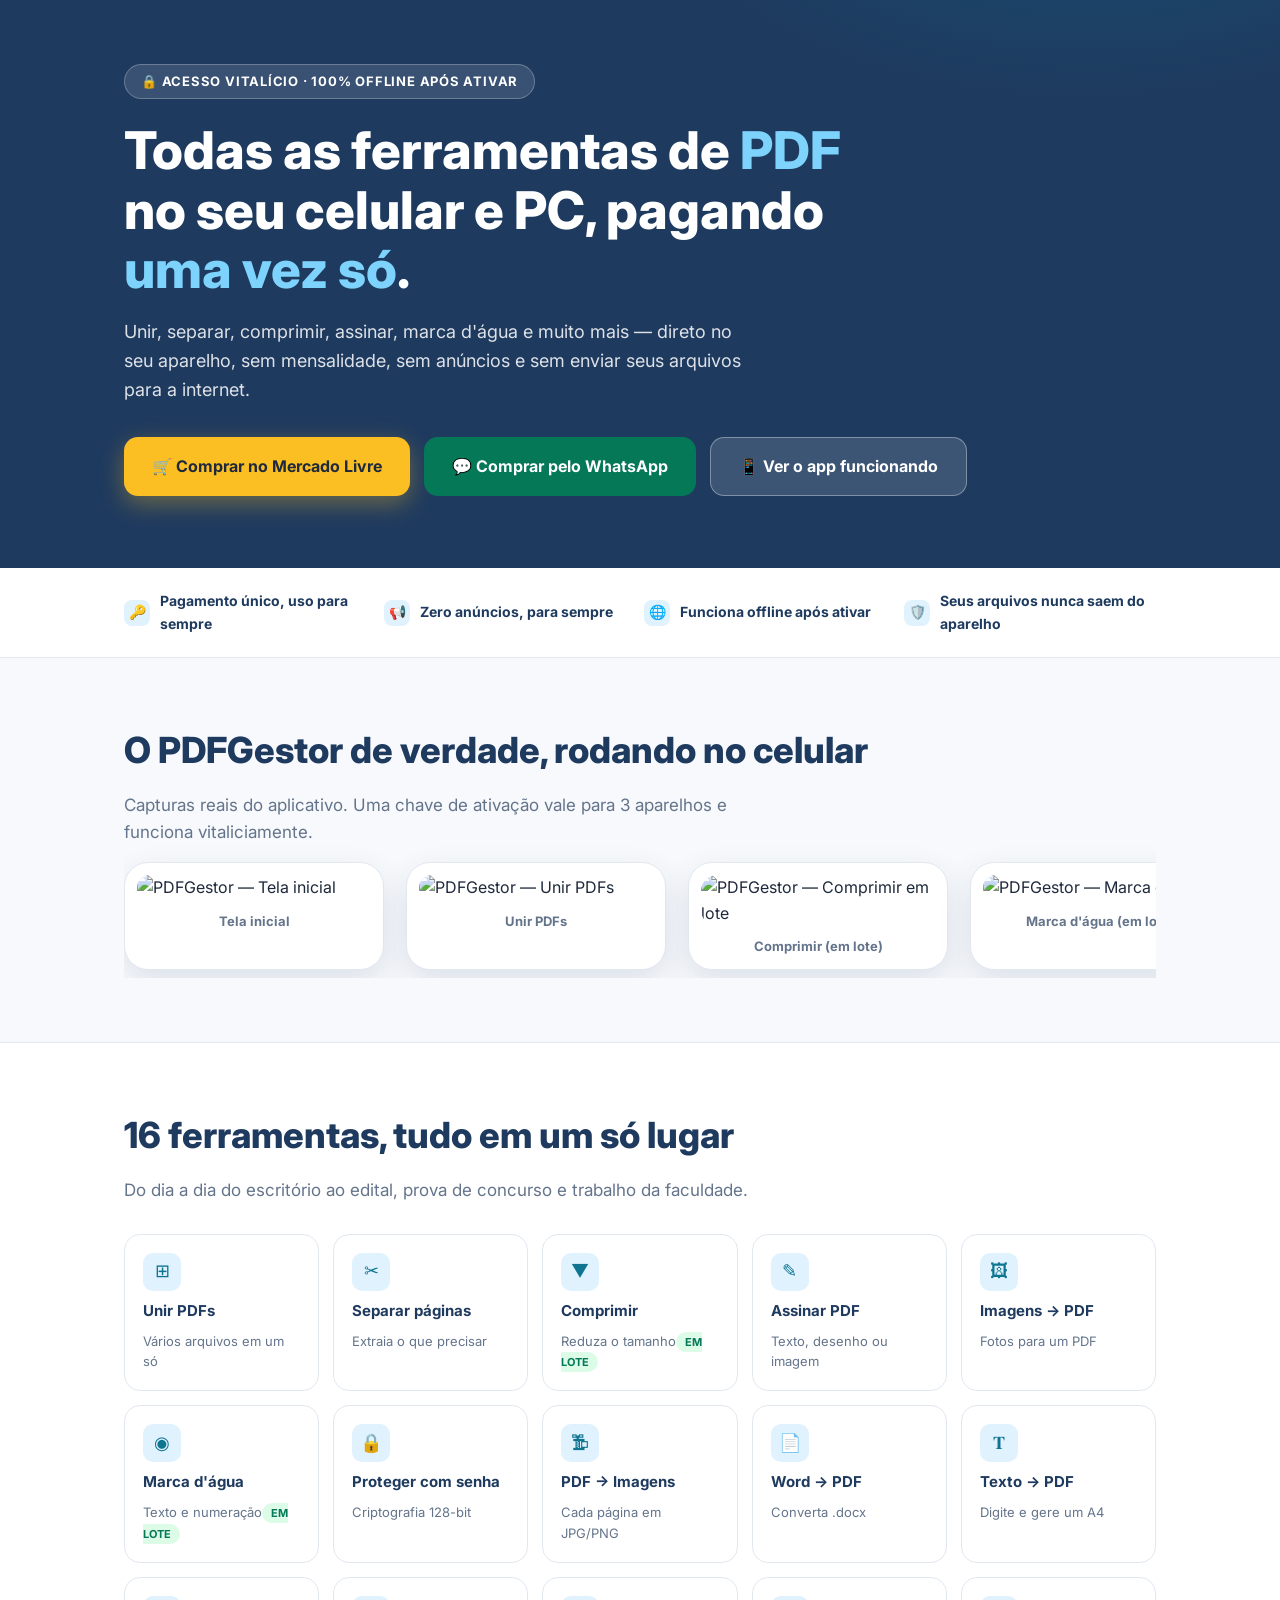
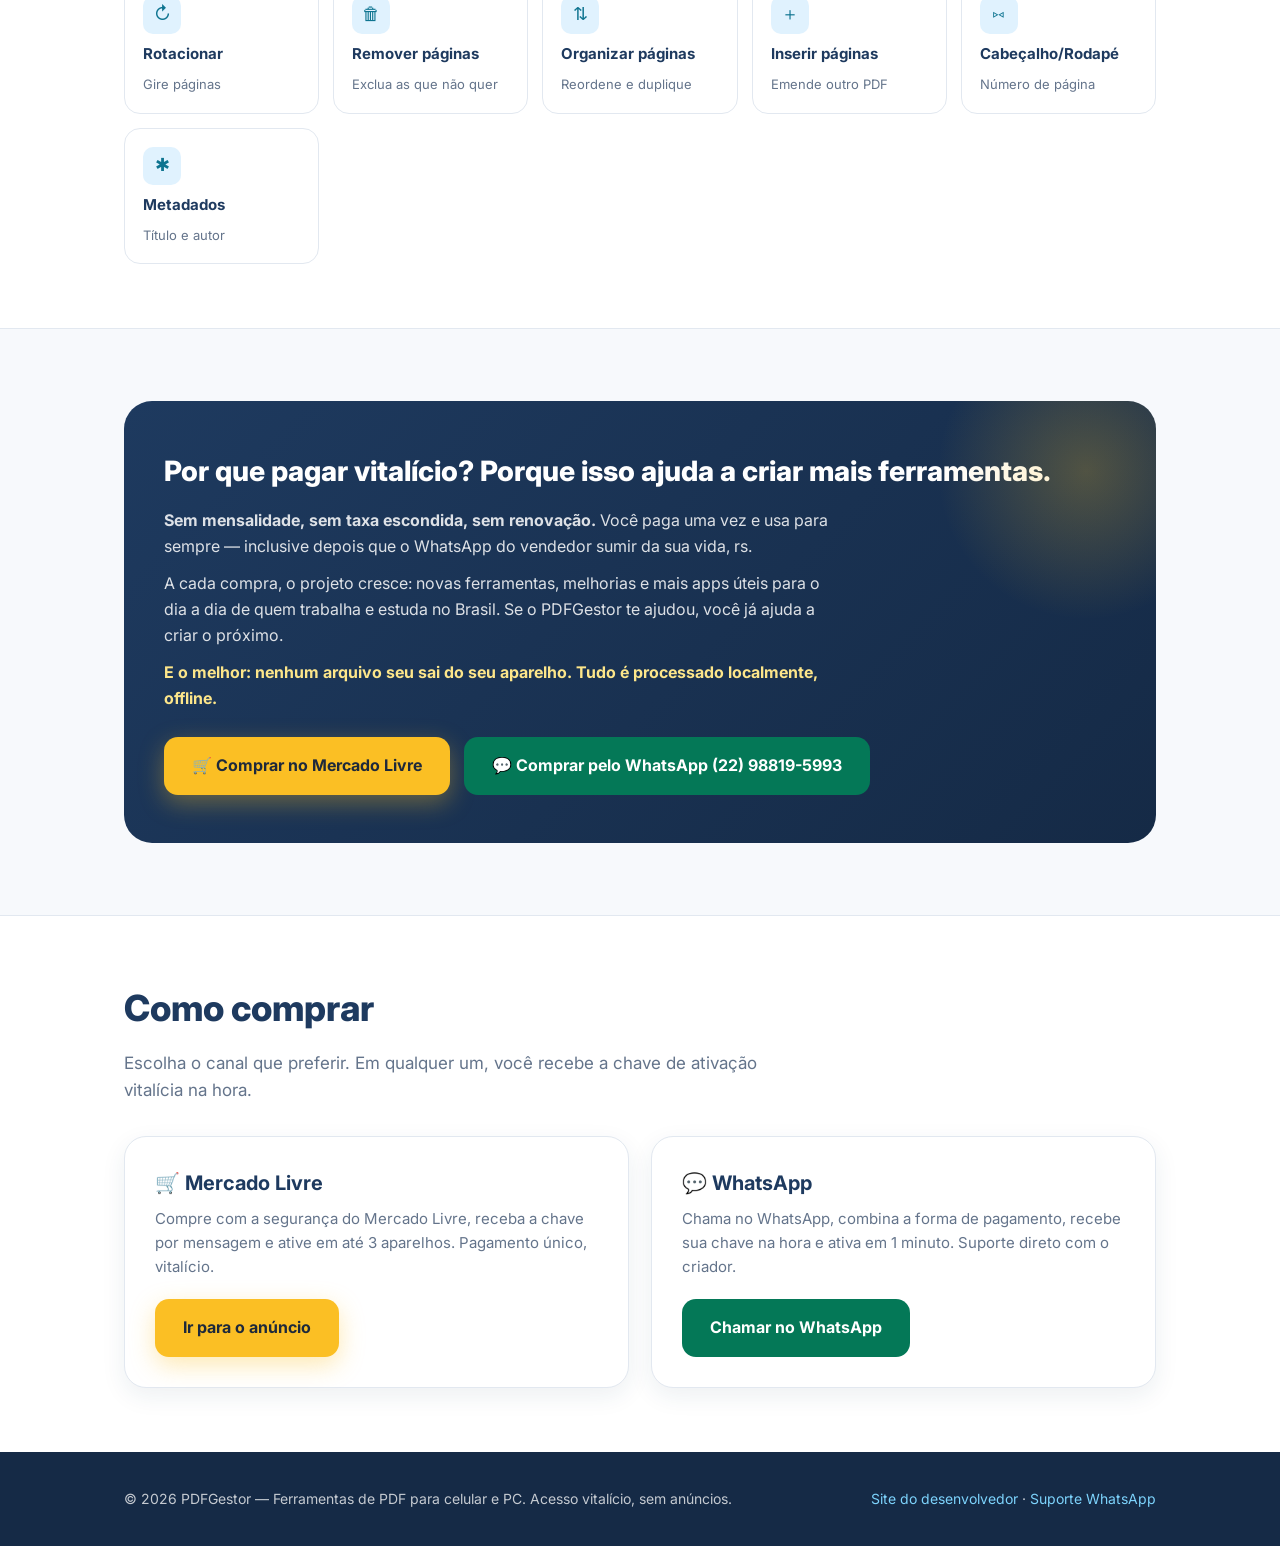
==== index.html @ f248d72e "Add files via upload" ====
<!DOCTYPE html>
<html lang="pt-BR">
<head>
  <meta charset="UTF-8" />
  <meta name="viewport" content="width=device-width, initial-scale=1.0" />
  <title>PDFGestor — Ferramentas de PDF Vitalício | Celular e PC</title>
  <meta name="description" content="PDFGestor: unir, separar, comprimir, assinar, marca d'água e 12+ ferramentas de PDF. Acesso vitalício, sem mensalidade, sem anúncios, funciona offline. Compre no Mercado Livre ou pelo WhatsApp." />
  <link rel="icon" href="images/pdfgestor-icon.png" />
  <link rel="preconnect" href="https://fonts.googleapis.com" />
  <link rel="preconnect" href="https://fonts.gstatic.com" crossorigin />
  <link href="https://fonts.googleapis.com/css2?family=Inter:wght@400;600;700;800&display=swap" rel="stylesheet" />
  <style>
    :root {
      --primary: #1e3a5f;
      --primary-dark: #152a46;
      --accent: #0e7490;
      --gold: #d97706;
      --bg: #f7f9fc;
      --card: #ffffff;
      --text: #1e293b;
      --muted: #64748b;
      --success: #047857;
    }
    * { margin: 0; padding: 0; box-sizing: border-box; }
    body {
      font-family: "Inter", -apple-system, Segoe UI, sans-serif;
      background: var(--bg);
      color: var(--text);
      line-height: 1.6;
    }
    .container { max-width: 1080px; margin: 0 auto; padding: 0 24px; }

    /* Header */
    header {
      background: var(--primary);
      color: #fff;
      padding: 64px 0 72px;
      position: relative;
      overflow: hidden;
    }
    header::after {
      content: "";
      position: absolute;
      inset: 0;
      background: radial-gradient(600px 300px at 85% -20%, rgba(14,116,144,.35), transparent 70%);
    }
    .badge {
      display: inline-flex;
      align-items: center;
      gap: 8px;
      background: rgba(255,255,255,.12);
      border: 1px solid rgba(255,255,255,.25);
      color: #fff;
      font-size: 13px;
      font-weight: 700;
      letter-spacing: .06em;
      padding: 6px 16px;
      border-radius: 999px;
      margin-bottom: 22px;
    }
    h1 {
      font-size: clamp(34px, 5vw, 52px);
      font-weight: 800;
      line-height: 1.15;
      max-width: 720px;
    }
    h1 .hl { color: #7dd3fc; }
    header p.lead {
      margin-top: 18px;
      font-size: 18px;
      color: rgba(255,255,255,.85);
      max-width: 620px;
    }
    .cta-row { display: flex; flex-wrap: wrap; gap: 14px; margin-top: 32px; }
    .btn {
      display: inline-flex;
      align-items: center;
      gap: 10px;
      padding: 16px 28px;
      border-radius: 14px;
      font-weight: 700;
      font-size: 16px;
      text-decoration: none;
      transition: transform .15s cubic-bezier(.23,1,.32,1), box-shadow .15s;
      border: none;
      cursor: pointer;
    }
    .btn:active { transform: scale(.97); }
    .btn-primary {
      background: #fbbf24;
      color: #1e293b;
      box-shadow: 0 8px 24px rgba(251,191,36,.35);
    }
    .btn-secondary {
      background: rgba(255,255,255,.14);
      color: #fff;
      border: 1px solid rgba(255,255,255,.35);
    }
    .btn-whats {
      background: var(--success);
      color: #fff;
    }

    /* Promise strip */
    .strip {
      background: var(--card);
      border-bottom: 1px solid #e2e8f0;
      padding: 22px 0;
    }
    .strip .grid {
      display: grid;
      grid-template-columns: repeat(auto-fit, minmax(220px, 1fr));
      gap: 8px;
      align-items: center;
    }
    .strip .item {
      display: flex;
      align-items: center;
      gap: 10px;
      font-size: 14px;
      font-weight: 700;
      color: var(--primary);
    }
    .strip .dot {
      width: 26px; height: 26px;
      border-radius: 8px;
      background: #e0f2fe;
      color: var(--accent);
      display: grid; place-items: center;
      font-size: 14px;
      flex-shrink: 0;
    }

    /* Section */
    section { padding: 64px 0; }
    h2 {
      font-size: clamp(26px, 3.4vw, 36px);
      font-weight: 800;
      color: var(--primary);
      margin-bottom: 12px;
    }
    .sub { color: var(--muted); font-size: 17px; max-width: 640px; }

    /* Phone mockups */
    .prints {
      display: flex;
      gap: 22px;
      overflow-x: auto;
      padding: 16px 4px 8px;
      scroll-snap-type: x mandatory;
    }
    .phone {
      flex: 0 0 auto;
      width: 260px;
      background: var(--card);
      border: 1px solid #e2e8f0;
      border-radius: 24px;
      padding: 12px;
      box-shadow: 0 12px 32px rgba(30,58,95,.12);
      scroll-snap-align: start;
    }
    .phone img {
      width: 100%;
      border-radius: 16px;
      display: block;
    }
    .phone .cap {
      text-align: center;
      font-size: 13px;
      font-weight: 700;
      color: var(--muted);
      margin-top: 10px;
    }

    /* Tools grid */
    .tools {
      display: grid;
      grid-template-columns: repeat(auto-fill, minmax(170px, 1fr));
      gap: 14px;
      margin-top: 30px;
    }
    .tool {
      background: var(--card);
      border: 1px solid #e2e8f0;
      border-radius: 16px;
      padding: 18px;
      display: flex;
      flex-direction: column;
      gap: 8px;
    }
    .tool .ico {
      width: 38px; height: 38px;
      border-radius: 10px;
      background: #e0f2fe;
      color: var(--accent);
      display: grid; place-items: center;
      font-size: 18px;
    }
    .tool strong { font-size: 15px; color: var(--primary); }
    .tool span { font-size: 13px; color: var(--muted); }
    .tool .lote {
      margin-top: auto;
      align-self: flex-start;
      background: #dcfce7;
      color: var(--success);
      font-size: 11px;
      font-weight: 700;
      padding: 3px 9px;
      border-radius: 999px;
    }

    /* Appeal */
    .appeal {
      background: linear-gradient(135deg, var(--primary) 0%, var(--primary-dark) 100%);
      color: #fff;
      border-radius: 28px;
      padding: 48px 40px;
      margin: 8px 0;
      position: relative;
      overflow: hidden;
    }
    .appeal::before {
      content: "";
      position: absolute;
      top: -80px; right: -80px;
      width: 300px; height: 300px;
      background: radial-gradient(circle, rgba(251,191,36,.25), transparent 70%);
    }
    .appeal h3 { font-size: 28px; font-weight: 800; margin-bottom: 14px; }
    .appeal p { color: rgba(255,255,255,.85); max-width: 680px; margin-bottom: 12px; }
    .appeal .cta-row { margin-top: 26px; }

    /* Price cards */
    .buy {
      display: grid;
      grid-template-columns: repeat(auto-fit, minmax(280px, 1fr));
      gap: 22px;
      margin-top: 32px;
    }
    .card {
      background: var(--card);
      border: 1px solid #e2e8f0;
      border-radius: 22px;
      padding: 30px;
      box-shadow: 0 8px 24px rgba(30,58,95,.08);
    }
    .card h4 { color: var(--primary); font-size: 20px; margin-bottom: 8px; }
    .card p { color: var(--muted); font-size: 15px; margin-bottom: 20px; }

    footer {
      background: var(--primary-dark);
      color: rgba(255,255,255,.75);
      padding: 36px 0;
      font-size: 14px;
    }
    footer a { color: #7dd3fc; text-decoration: none; }
    .foot {
      display: flex; flex-wrap: wrap; gap: 22px; justify-content: space-between; align-items: center;
    }
  </style>
</head>
<body>

<header>
  <div class="container">
    <div class="badge">🔒 ACESSO VITALÍCIO · 100% OFFLINE APÓS ATIVAR</div>
    <h1>Todas as ferramentas de <span class="hl">PDF</span> no seu celular e PC, pagando <span class="hl">uma vez só</span>.</h1>
    <p class="lead">Unir, separar, comprimir, assinar, marca d'água e muito mais — direto no seu aparelho, sem mensalidade, sem anúncios e sem enviar seus arquivos para a internet.</p>
    <div class="cta-row">
      <a class="btn btn-primary" href="https://www.mercadolivre.com.br/pdfgestor/up/MLBU4769979072?pdp_filters=item_id:MLB5074609859" target="_blank" rel="noopener">
        🛒 Comprar no Mercado Livre
      </a>
      <a class="btn btn-whats" href="https://wa.me/5522988195993?text=Ol%C3%A1!%20Quero%20comprar%20o%20PDFGestor" target="_blank" rel="noopener">
        💬 Comprar pelo WhatsApp
      </a>
      <a class="btn btn-secondary" href="#prints">📱 Ver o app funcionando</a>
    </div>
  </div>
</header>

<div class="strip">
  <div class="container">
    <div class="grid">
      <div class="item"><div class="dot">🔑</div> Pagamento único, uso para sempre</div>
      <div class="item"><div class="dot">📢</div> Zero anúncios, para sempre</div>
      <div class="item"><div class="dot">🌐</div> Funciona offline após ativar</div>
      <div class="item"><div class="dot">🛡️</div> Seus arquivos nunca saem do aparelho</div>
    </div>
  </div>
</div>

<section id="prints">
  <div class="container">
    <h2>O PDFGestor de verdade, rodando no celular</h2>
    <p class="sub">Capturas reais do aplicativo. Uma chave de ativação vale para 3 aparelhos e funciona vitaliciamente.</p>
    <div class="prints">
      <div class="phone"><img src="images/print-home.png" alt="PDFGestor — Tela inicial" /><div class="cap">Tela inicial</div></div>
      <div class="phone"><img src="images/print-unir.png" alt="PDFGestor — Unir PDFs" /><div class="cap">Unir PDFs</div></div>
      <div class="phone"><img src="images/print-comprimir.png" alt="PDFGestor — Comprimir em lote" /><div class="cap">Comprimir (em lote)</div></div>
      <div class="phone"><img src="images/print-marca.png" alt="PDFGestor — Marca d'água" /><div class="cap">Marca d'água (em lote)</div></div>
      <div class="phone"><img src="images/print-imgpdf.png" alt="PDFGestor — Imagens para PDF" /><div class="cap">Imagens → PDF</div></div>
      <div class="phone"><img src="images/print-separar.png" alt="PDFGestor — Separar páginas" /><div class="cap">Separar páginas</div></div>
    </div>
  </div>
</section>

<section style="background: var(--card); border-top: 1px solid #e2e8f0; border-bottom: 1px solid #e2e8f0;">
  <div class="container">
    <h2>16 ferramentas, tudo em um só lugar</h2>
    <p class="sub">Do dia a dia do escritório ao edital, prova de concurso e trabalho da faculdade.</p>
    <div class="tools">
      <div class="tool"><div class="ico">⊞</div><strong>Unir PDFs</strong><span>Vários arquivos em um só</span></div>
      <div class="tool"><div class="ico">✂</div><strong>Separar páginas</strong><span>Extraia o que precisar</span></div>
      <div class="tool"><div class="ico">▼</div><strong>Comprimir</strong><span>Reduza o tamanho<span class="lote">EM LOTE</span></span></div>
      <div class="tool"><div class="ico">✎</div><strong>Assinar PDF</strong><span>Texto, desenho ou imagem</span></div>
      <div class="tool"><div class="ico">🖼</div><strong>Imagens → PDF</strong><span>Fotos para um PDF</span></div>
      <div class="tool"><div class="ico">◉</div><strong>Marca d'água</strong><span>Texto e numeração<span class="lote">EM LOTE</span></span></div>
      <div class="tool"><div class="ico">🔒</div><strong>Proteger com senha</strong><span>Criptografia 128-bit</span></div>
      <div class="tool"><div class="ico">🗜</div><strong>PDF → Imagens</strong><span>Cada página em JPG/PNG</span></div>
      <div class="tool"><div class="ico">📄</div><strong>Word → PDF</strong><span>Converta .docx</span></div>
      <div class="tool"><div class="ico">𝐓</div><strong>Texto → PDF</strong><span>Digite e gere um A4</span></div>
      <div class="tool"><div class="ico">↻</div><strong>Rotacionar</strong><span>Gire páginas</span></div>
      <div class="tool"><div class="ico">🗑</div><strong>Remover páginas</strong><span>Exclua as que não quer</span></div>
      <div class="tool"><div class="ico">⇅</div><strong>Organizar páginas</strong><span>Reordene e duplique</span></div>
      <div class="tool"><div class="ico">＋</div><strong>Inserir páginas</strong><span>Emende outro PDF</span></div>
      <div class="tool"><div class="ico">⑅</div><strong>Cabeçalho/Rodapé</strong><span>Número de página</span></div>
      <div class="tool"><div class="ico">✱</div><strong>Metadados</strong><span>Título e autor</span></div>
    </div>
  </div>
</section>

<section>
  <div class="container">
    <div class="appeal">
      <h3>Por que pagar vitalício? Porque isso ajuda a criar mais ferramentas.</h3>
      <p><strong>Sem mensalidade, sem taxa escondida, sem renovação.</strong> Você paga uma vez e usa para sempre — inclusive depois que o WhatsApp do vendedor sumir da sua vida, rs.</p>
      <p>A cada compra, o projeto cresce: novas ferramentas, melhorias e mais apps úteis para o dia a dia de quem trabalha e estuda no Brasil. Se o PDFGestor te ajudou, você já ajuda a criar o próximo.</p>
      <p style="color:#fde68a; font-weight:700;">E o melhor: nenhum arquivo seu sai do seu aparelho. Tudo é processado localmente, offline.</p>
      <div class="cta-row">
        <a class="btn btn-primary" href="https://www.mercadolivre.com.br/pdfgestor/up/MLBU4769979072?pdp_filters=item_id:MLB5074609859" target="_blank" rel="noopener">
          🛒 Comprar no Mercado Livre
        </a>
        <a class="btn btn-whats" href="https://wa.me/5522988195993?text=Ol%C3%A1!%20Quero%20comprar%20o%20PDFGestor" target="_blank" rel="noopener">
          💬 Comprar pelo WhatsApp (22) 98819-5993
        </a>
      </div>
    </div>
  </div>
</section>

<section id="comprar" style="background: var(--card); border-top: 1px solid #e2e8f0;">
  <div class="container">
    <h2>Como comprar</h2>
    <p class="sub">Escolha o canal que preferir. Em qualquer um, você recebe a chave de ativação vitalícia na hora.</p>
    <div class="buy">
      <div class="card">
        <h4>🛒 Mercado Livre</h4>
        <p>Compre com a segurança do Mercado Livre, receba a chave por mensagem e ative em até 3 aparelhos. Pagamento único, vitalício.</p>
        <a class="btn btn-primary" href="https://www.mercadolivre.com.br/pdfgestor/up/MLBU4769979072?pdp_filters=item_id:MLB5074609859" target="_blank" rel="noopener">Ir para o anúncio</a>
      </div>
      <div class="card">
        <h4>💬 WhatsApp</h4>
        <p>Chama no WhatsApp, combina a forma de pagamento, recebe sua chave na hora e ativa em 1 minuto. Suporte direto com o criador.</p>
        <a class="btn btn-whats" href="https://wa.me/5522988195993?text=Ol%C3%A1!%20Quero%20comprar%20o%20PDFGestor" target="_blank" rel="noopener">Chamar no WhatsApp</a>
      </div>
    </div>
  </div>
</section>

<footer>
  <div class="container">
    <div class="foot">
      <div>© 2026 PDFGestor — Ferramentas de PDF para celular e PC. Acesso vitalício, sem anúncios.</div>
      <div><a href="https://saulomgg.github.io/" target="_blank" rel="noopener">Site do desenvolvedor</a> · <a href="https://wa.me/5522988195993" target="_blank" rel="noopener">Suporte WhatsApp</a></div>
    </div>
  </div>
</footer>

</body>
</html>
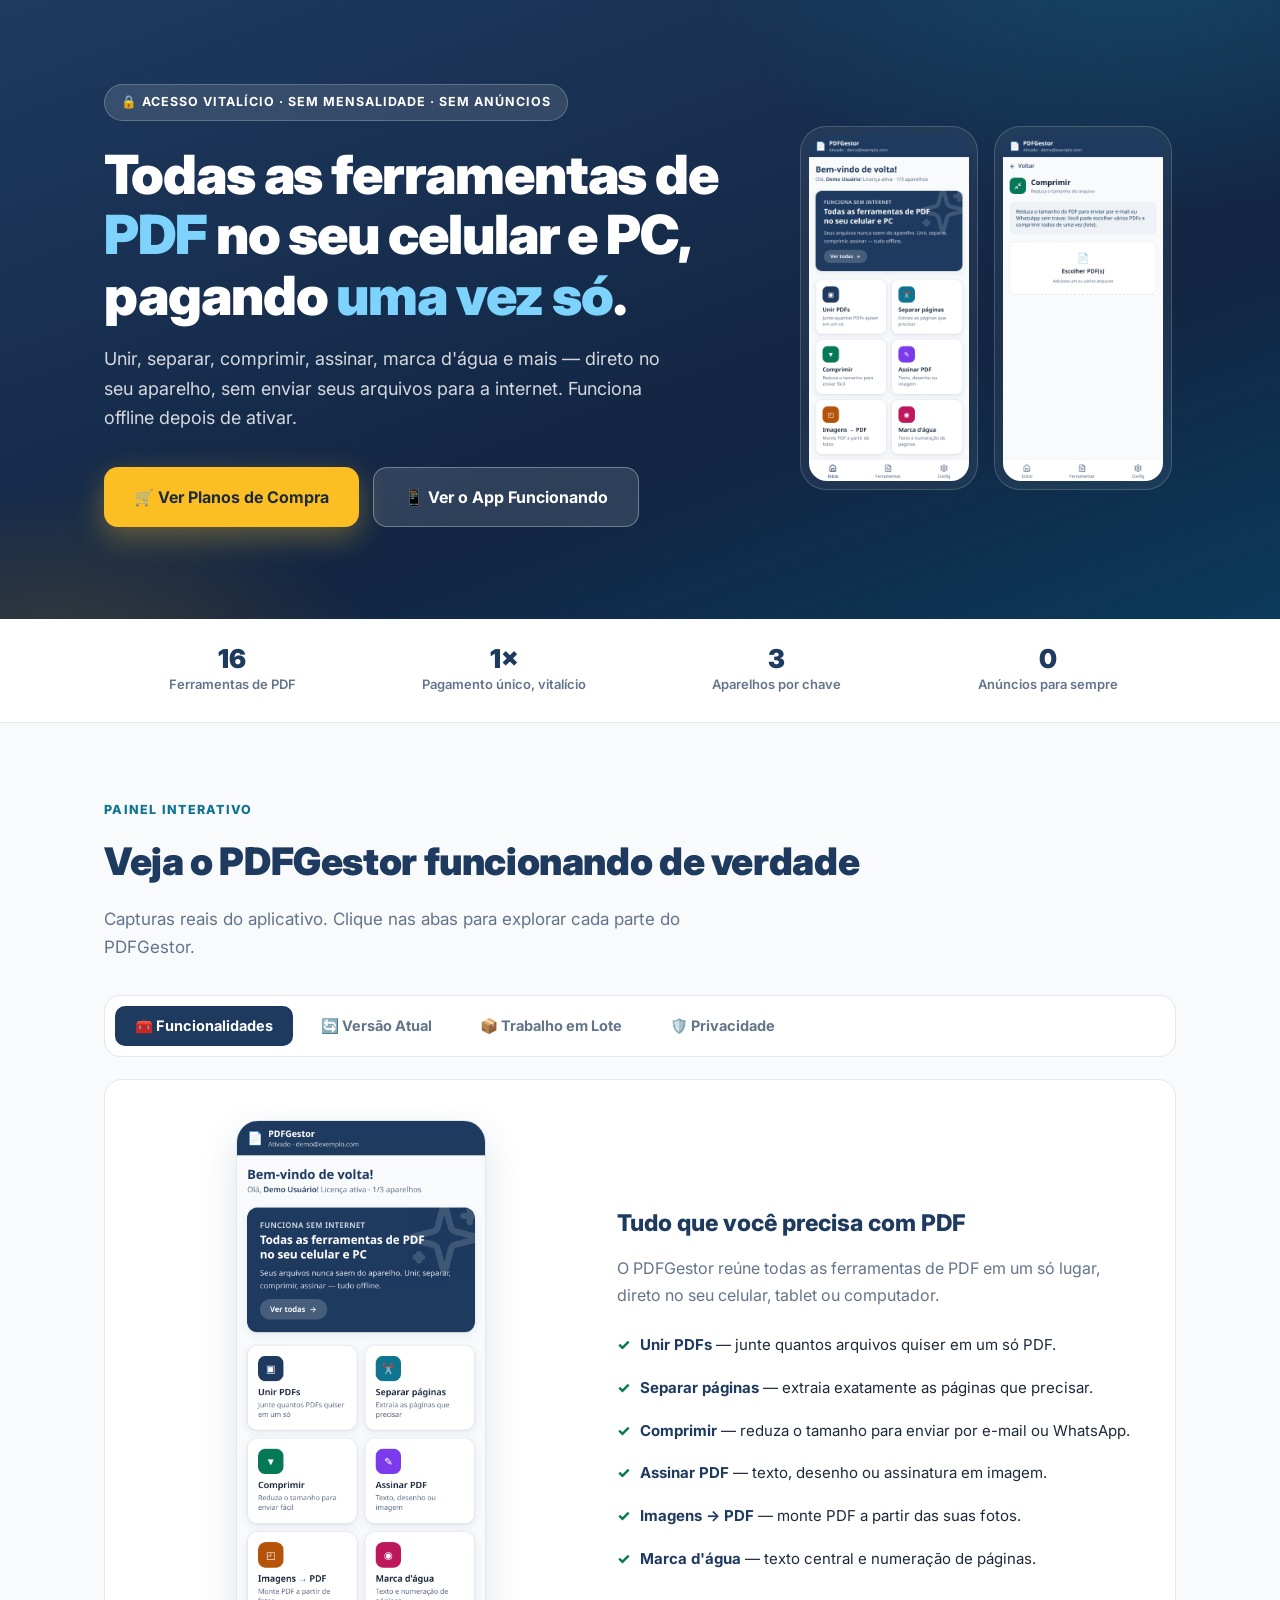
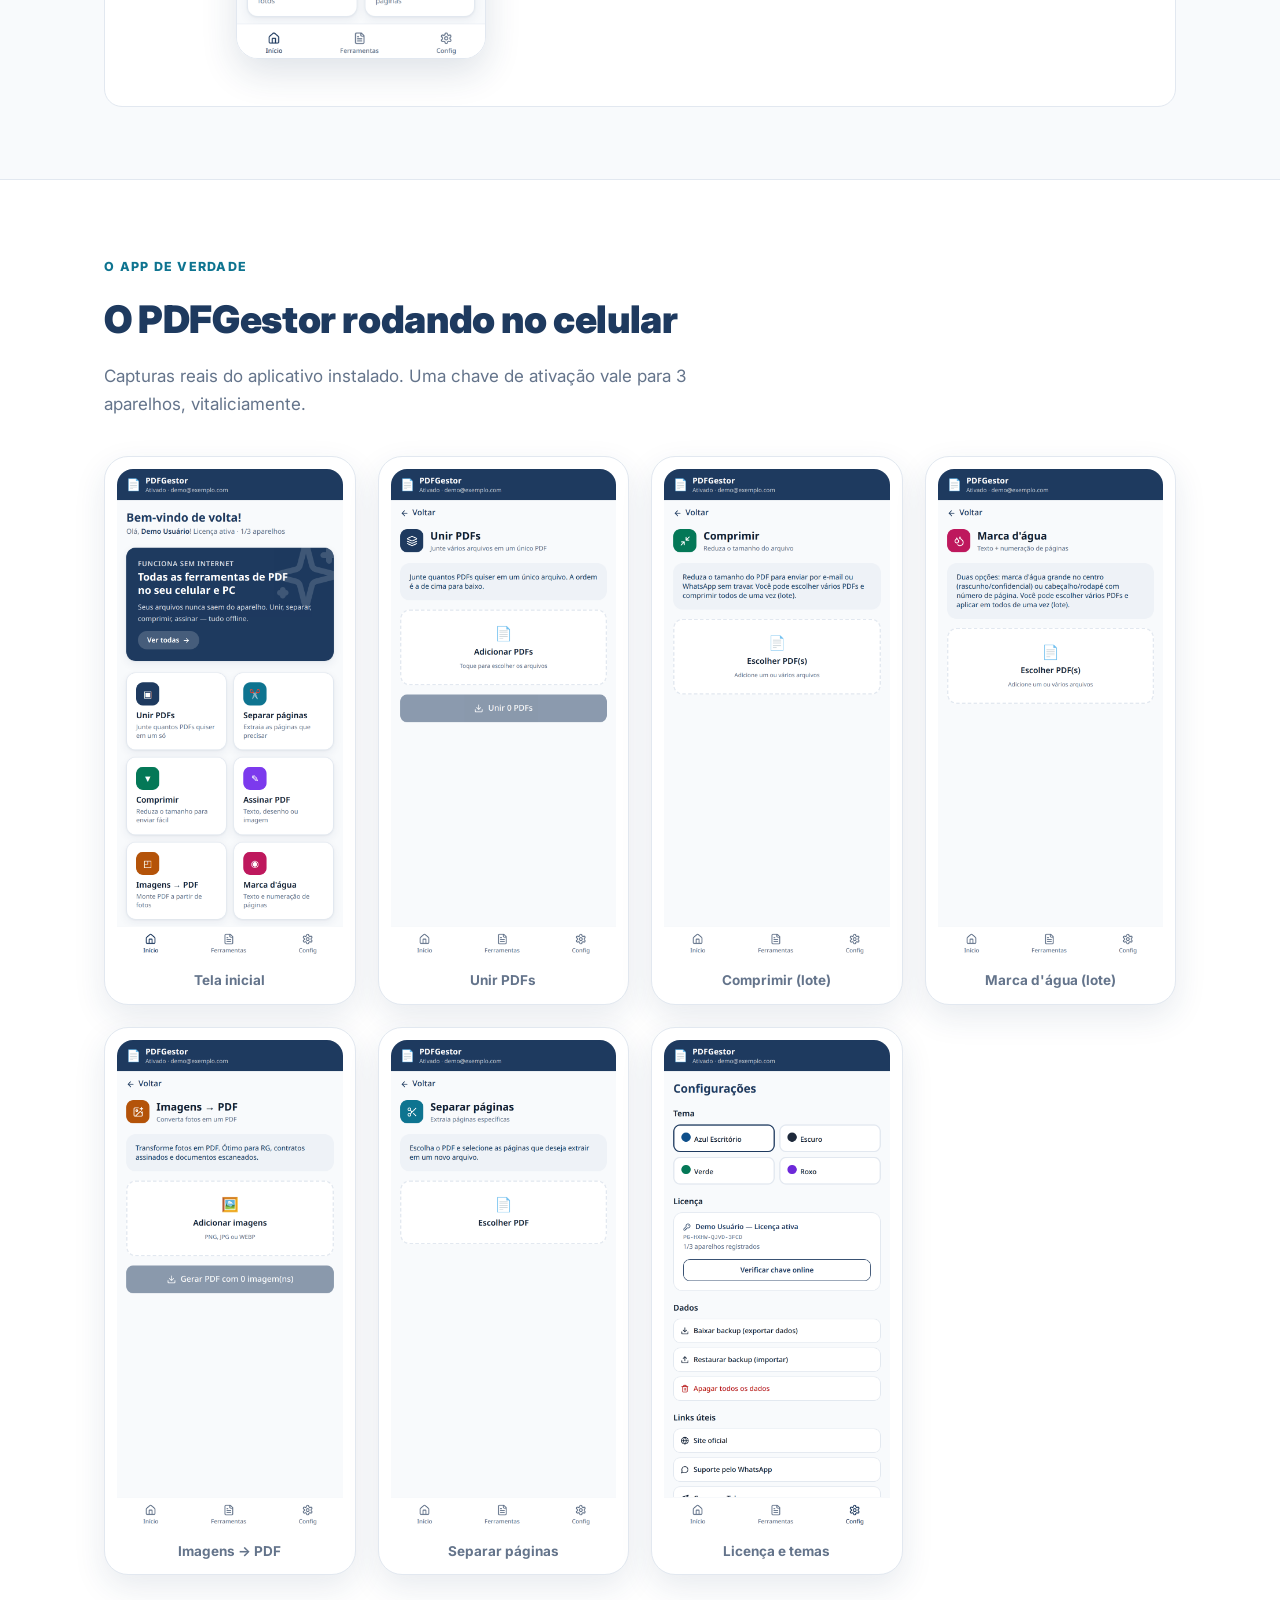
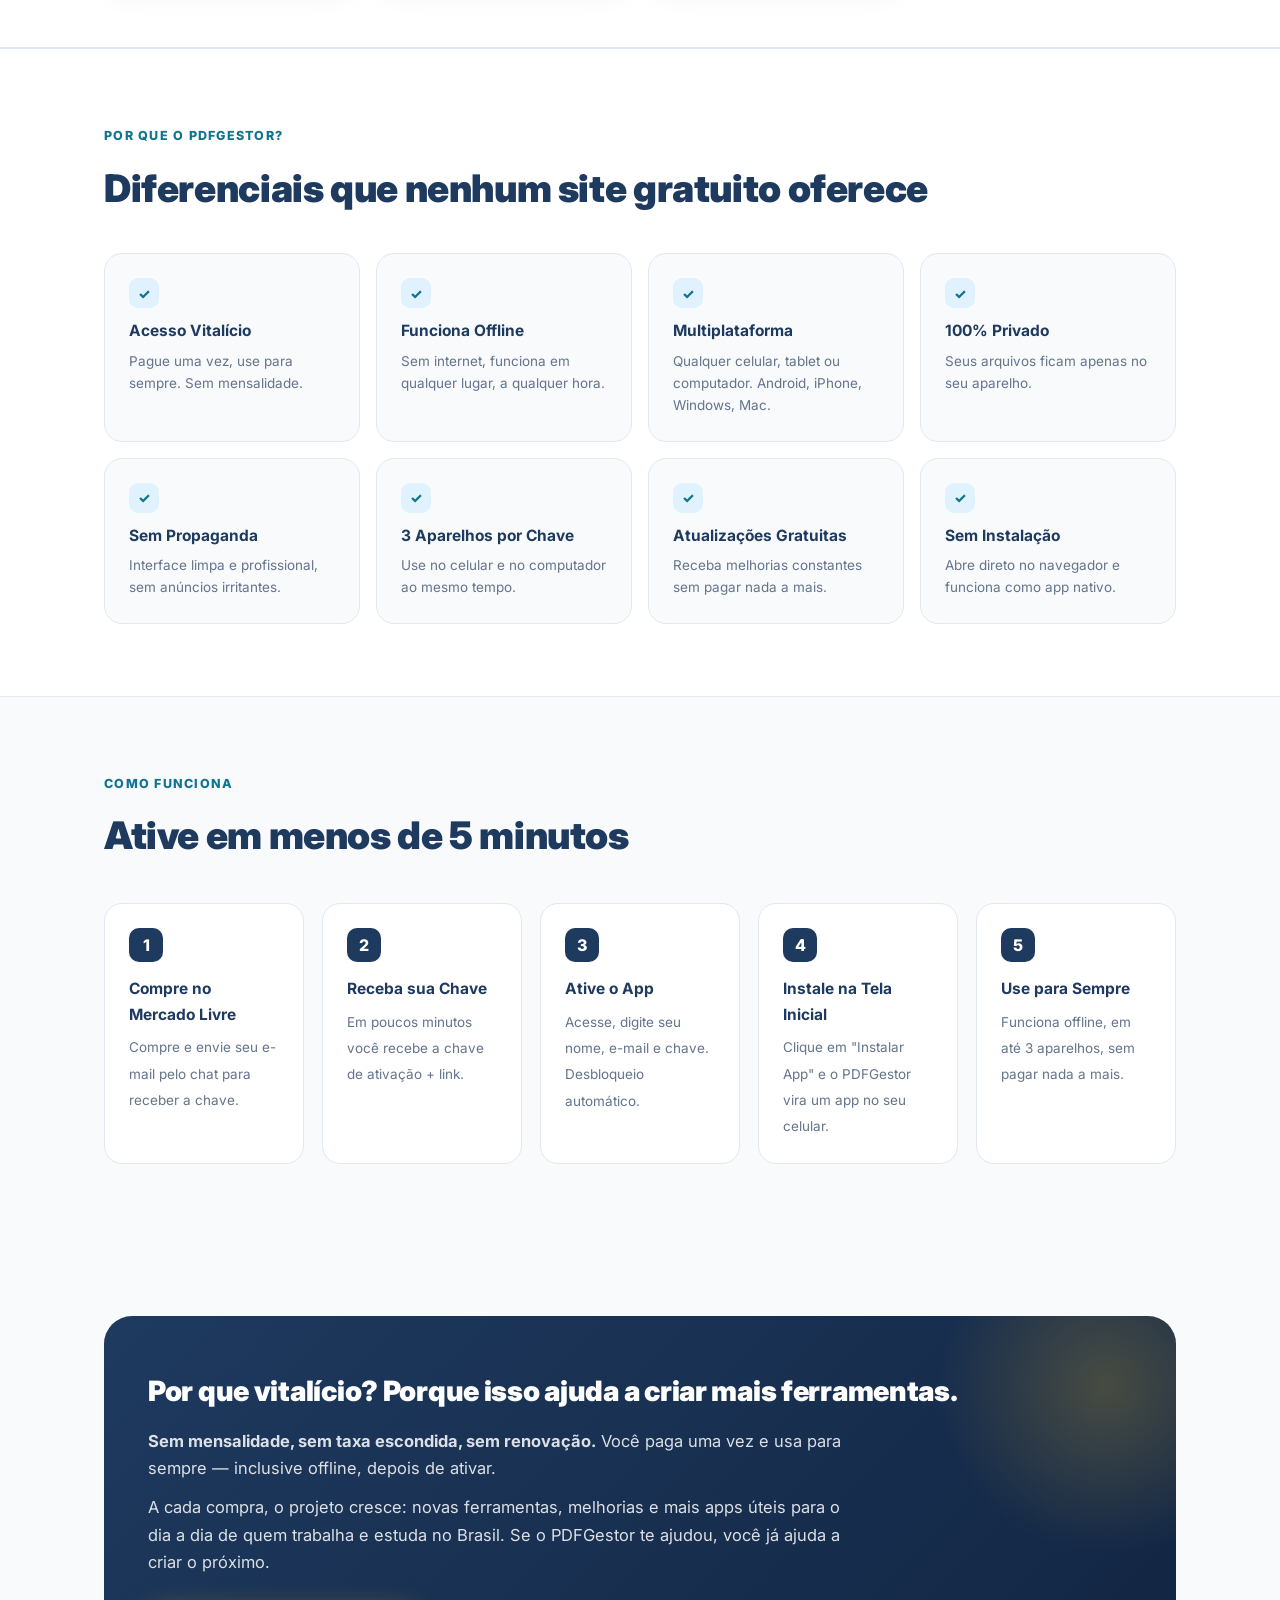
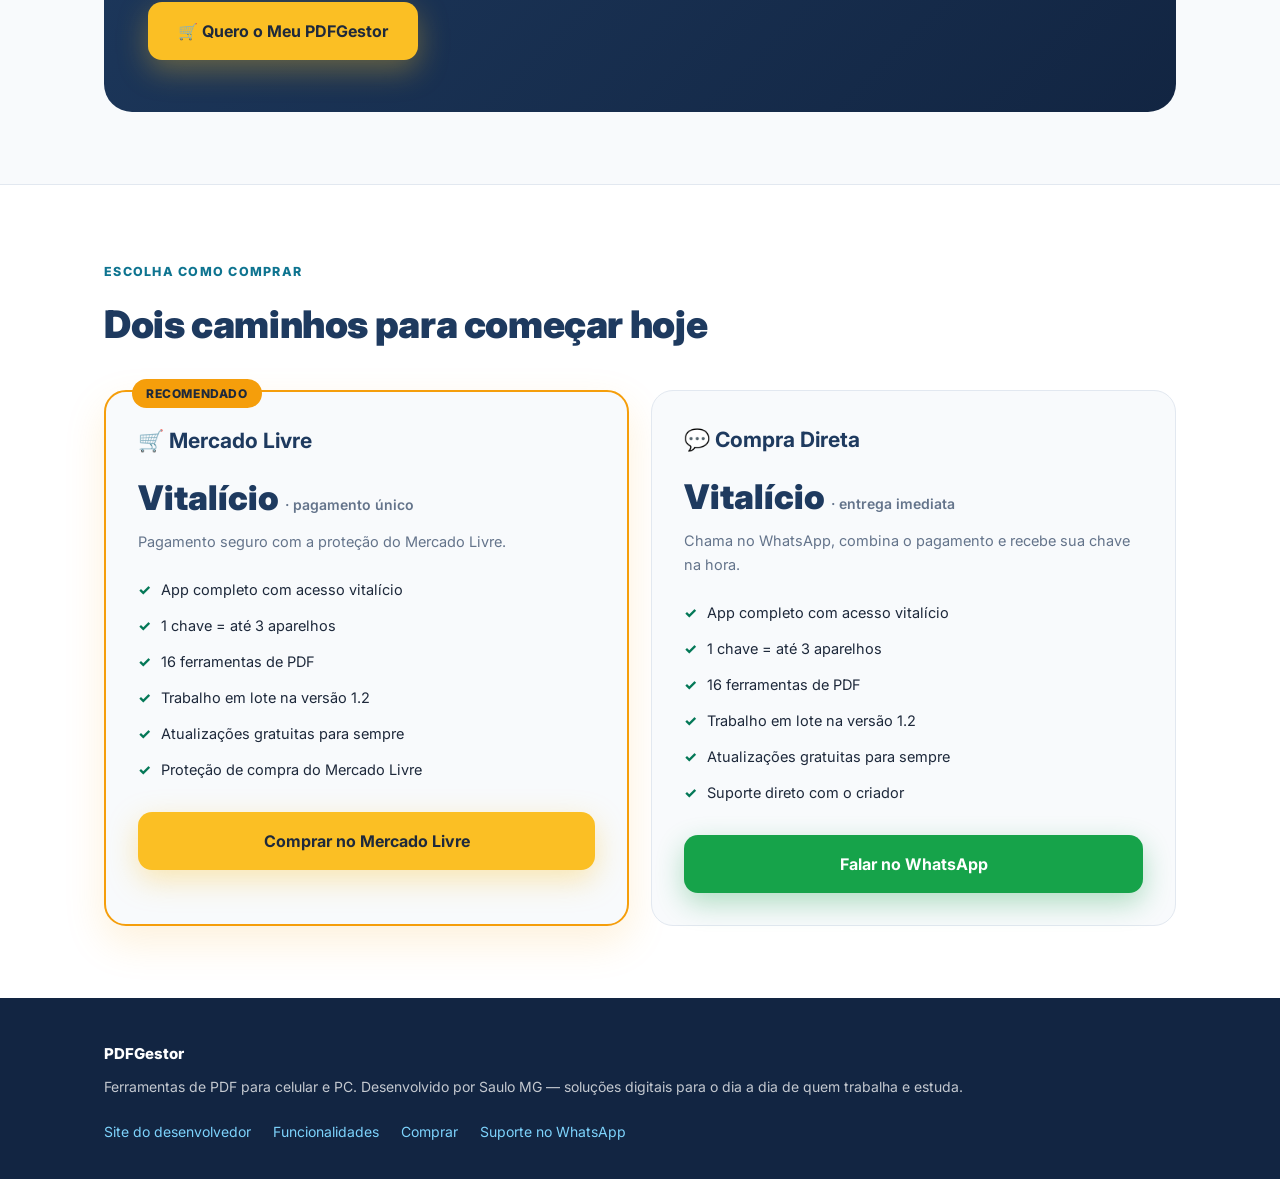
==== commit 0cbf6237: "Add files via upload" ====
--- a/index.html
+++ b/index.html
@@ -4,79 +4,116 @@
   <meta charset="UTF-8" />
   <meta name="viewport" content="width=device-width, initial-scale=1.0" />
   <title>PDFGestor — Ferramentas de PDF Vitalício | Celular e PC</title>
-  <meta name="description" content="PDFGestor: unir, separar, comprimir, assinar, marca d'água e 12+ ferramentas de PDF. Acesso vitalício, sem mensalidade, sem anúncios, funciona offline. Compre no Mercado Livre ou pelo WhatsApp." />
+  <meta name="description" content="PDFGestor: unir, separar, comprimir, assinar, marca d'água e 16 ferramentas de PDF. Acesso vitalício, sem mensalidade, sem anúncios, funciona offline. Compre no Mercado Livre ou pelo WhatsApp." />
   <link rel="icon" href="images/pdfgestor-icon.png" />
   <link rel="preconnect" href="https://fonts.googleapis.com" />
   <link rel="preconnect" href="https://fonts.gstatic.com" crossorigin />
-  <link href="https://fonts.googleapis.com/css2?family=Inter:wght@400;600;700;800&display=swap" rel="stylesheet" />
+  <link href="https://fonts.googleapis.com/css2?family=Inter:wght@400;500;600;700;800;900&display=swap" rel="stylesheet" />
   <style>
     :root {
       --primary: #1e3a5f;
-      --primary-dark: #152a46;
+      --primary-dark: #122542;
       --accent: #0e7490;
-      --gold: #d97706;
-      --bg: #f7f9fc;
+      --accent-light: #e0f2fe;
+      --gold: #f59e0b;
+      --bg: #f8fafc;
       --card: #ffffff;
       --text: #1e293b;
       --muted: #64748b;
+      --border: #e2e8f0;
       --success: #047857;
+      --radius: 18px;
     }
     * { margin: 0; padding: 0; box-sizing: border-box; }
+    html { scroll-behavior: smooth; }
     body {
       font-family: "Inter", -apple-system, Segoe UI, sans-serif;
       background: var(--bg);
       color: var(--text);
-      line-height: 1.6;
-    }
-    .container { max-width: 1080px; margin: 0 auto; padding: 0 24px; }
+      line-height: 1.65;
+      -webkit-font-smoothing: antialiased;
+    }
+    .container { max-width: 1120px; margin: 0 auto; padding: 0 24px; }
+    img { max-width: 100%; }
 
     /* Header */
     header {
-      background: var(--primary);
+      background: linear-gradient(160deg, var(--primary) 0%, var(--primary-dark) 65%, #0b3a5a 100%);
       color: #fff;
-      padding: 64px 0 72px;
+      padding: 84px 0 92px;
       position: relative;
       overflow: hidden;
     }
-    header::after {
+    header::before {
       content: "";
       position: absolute;
       inset: 0;
-      background: radial-gradient(600px 300px at 85% -20%, rgba(14,116,144,.35), transparent 70%);
+      background:
+        radial-gradient(700px 420px at 90% -10%, rgba(14,116,144,.35), transparent 65%),
+        radial-gradient(500px 300px at 5% 110%, rgba(245,158,11,.18), transparent 65%);
+    }
+    header .grid {
+      position: relative;
+      display: grid;
+      grid-template-columns: 1fr 380px;
+      gap: 48px;
+      align-items: center;
+    }
+    @media (max-width: 900px) {
+      header .grid { grid-template-columns: 1fr; gap: 36px; }
+      header { padding: 64px 0 64px; }
+      .hero-phone { max-width: 280px; margin: 0 auto; }
     }
     .badge {
       display: inline-flex;
       align-items: center;
       gap: 8px;
       background: rgba(255,255,255,.12);
-      border: 1px solid rgba(255,255,255,.25);
+      border: 1px solid rgba(255,255,255,.22);
       color: #fff;
-      font-size: 13px;
+      font-size: 12.5px;
       font-weight: 700;
-      letter-spacing: .06em;
-      padding: 6px 16px;
+      letter-spacing: .08em;
+      padding: 7px 16px;
       border-radius: 999px;
-      margin-bottom: 22px;
+      margin-bottom: 24px;
     }
     h1 {
-      font-size: clamp(34px, 5vw, 52px);
-      font-weight: 800;
-      line-height: 1.15;
-      max-width: 720px;
+      font-size: clamp(34px, 4.6vw, 54px);
+      font-weight: 900;
+      line-height: 1.12;
+      letter-spacing: -0.02em;
     }
     h1 .hl { color: #7dd3fc; }
     header p.lead {
       margin-top: 18px;
       font-size: 18px;
-      color: rgba(255,255,255,.85);
-      max-width: 620px;
-    }
-    .cta-row { display: flex; flex-wrap: wrap; gap: 14px; margin-top: 32px; }
+      color: rgba(255,255,255,.82);
+      max-width: 580px;
+    }
+    .hero-phones {
+      display: flex;
+      gap: 16px;
+      justify-content: center;
+      margin-top: 4px;
+    }
+    .hero-phones .phone {
+      width: 178px;
+      background: rgba(255,255,255,.06);
+      border: 1px solid rgba(255,255,255,.18);
+      border-radius: 26px;
+      padding: 8px;
+      backdrop-filter: blur(6px);
+    }
+    .hero-phones .phone img { border-radius: 18px; display: block; }
+
+    /* Buttons */
+    .cta-row { display: flex; flex-wrap: wrap; gap: 14px; margin-top: 34px; }
     .btn {
       display: inline-flex;
       align-items: center;
       gap: 10px;
-      padding: 16px 28px;
+      padding: 16px 30px;
       border-radius: 14px;
       font-weight: 700;
       font-size: 16px;
@@ -84,129 +121,197 @@
       transition: transform .15s cubic-bezier(.23,1,.32,1), box-shadow .15s;
       border: none;
       cursor: pointer;
+      font-family: inherit;
     }
     .btn:active { transform: scale(.97); }
+    .btn:hover { transform: translateY(-2px); }
     .btn-primary {
       background: #fbbf24;
       color: #1e293b;
-      box-shadow: 0 8px 24px rgba(251,191,36,.35);
+      box-shadow: 0 10px 30px rgba(251,191,36,.35);
     }
     .btn-secondary {
-      background: rgba(255,255,255,.14);
+      background: rgba(255,255,255,.12);
       color: #fff;
-      border: 1px solid rgba(255,255,255,.35);
+      border: 1px solid rgba(255,255,255,.32);
     }
     .btn-whats {
-      background: var(--success);
+      background: #16a34a;
       color: #fff;
-    }
-
-    /* Promise strip */
+      box-shadow: 0 10px 28px rgba(22,163,74,.32);
+    }
+
+    /* Stats strip */
     .strip {
       background: var(--card);
-      border-bottom: 1px solid #e2e8f0;
-      padding: 22px 0;
+      border-bottom: 1px solid var(--border);
+      padding: 26px 0;
     }
     .strip .grid {
       display: grid;
-      grid-template-columns: repeat(auto-fit, minmax(220px, 1fr));
+      grid-template-columns: repeat(4, 1fr);
+      gap: 16px;
+      text-align: center;
+    }
+    .strip .item .num {
+      font-size: 26px;
+      font-weight: 900;
+      color: var(--primary);
+      line-height: 1.1;
+    }
+    .strip .item .lab {
+      font-size: 13px;
+      color: var(--muted);
+      font-weight: 600;
+    }
+    @media (max-width: 600px) {
+      .strip .grid { grid-template-columns: repeat(2, 1fr); }
+    }
+
+    /* Sections */
+    section { padding: 72px 0; }
+    .section-tag {
+      display: inline-block;
+      font-size: 12.5px;
+      font-weight: 800;
+      letter-spacing: .1em;
+      color: var(--accent);
+      text-transform: uppercase;
+      margin-bottom: 10px;
+    }
+    h2 {
+      font-size: clamp(27px, 3.3vw, 38px);
+      font-weight: 900;
+      color: var(--primary);
+      letter-spacing: -0.01em;
+      margin-bottom: 12px;
+    }
+    .sub { color: var(--muted); font-size: 17px; max-width: 660px; }
+
+    /* Tabs (painel interativo) */
+    .tabs {
+      display: flex;
+      flex-wrap: wrap;
       gap: 8px;
+      margin-top: 34px;
+      background: var(--card);
+      padding: 10px;
+      border-radius: 16px;
+      border: 1px solid var(--border);
+    }
+    .tab {
+      padding: 11px 20px;
+      border-radius: 10px;
+      font-size: 14.5px;
+      font-weight: 700;
+      color: var(--muted);
+      background: transparent;
+      border: none;
+      cursor: pointer;
+      font-family: inherit;
+      transition: all .18s;
+    }
+    .tab.active { background: var(--primary); color: #fff; }
+    .tab:hover:not(.active) { background: var(--accent-light); color: var(--accent); }
+    .panel {
+      margin-top: 22px;
+      background: var(--card);
+      border: 1px solid var(--border);
+      border-radius: var(--radius);
+      padding: 40px;
+      display: none;
+      grid-template-columns: 1fr 1.2fr;
+      gap: 40px;
       align-items: center;
     }
-    .strip .item {
+    .panel.active { display: grid; }
+    @media (max-width: 840px) {
+      .panel { grid-template-columns: 1fr; padding: 28px; }
+    }
+    .panel .panel-phone { justify-self: center; max-width: 250px; }
+    .panel .panel-phone img {
+      border-radius: 22px;
+      border: 1px solid var(--border);
+      box-shadow: 0 14px 36px rgba(30,58,95,.14);
+    }
+    .panel h3 { font-size: 23px; font-weight: 800; color: var(--primary); margin-bottom: 12px; }
+    .panel p { color: var(--muted); font-size: 16px; margin-bottom: 16px; }
+    .checklist { list-style: none; }
+    .checklist li {
+      padding: 9px 0;
+      font-size: 15px;
+      color: var(--text);
       display: flex;
-      align-items: center;
       gap: 10px;
-      font-size: 14px;
-      font-weight: 700;
-      color: var(--primary);
-    }
-    .strip .dot {
-      width: 26px; height: 26px;
-      border-radius: 8px;
-      background: #e0f2fe;
+      align-items: flex-start;
+    }
+    .checklist li::before {
+      content: "✓";
+      color: var(--success);
+      font-weight: 800;
+      flex-shrink: 0;
+    }
+    .checklist strong { color: var(--primary); }
+
+    /* Vantagens */
+    .advantages {
+      background: var(--card);
+      border-top: 1px solid var(--border);
+      border-bottom: 1px solid var(--border);
+    }
+    .adv-grid {
+      display: grid;
+      grid-template-columns: repeat(auto-fill, minmax(250px, 1fr));
+      gap: 16px;
+      margin-top: 34px;
+    }
+    .adv {
+      background: var(--bg);
+      border: 1px solid var(--border);
+      border-radius: var(--radius);
+      padding: 24px;
+      display: flex;
+      flex-direction: column;
+      gap: 6px;
+    }
+    .adv .tick {
+      width: 30px; height: 30px;
+      border-radius: 9px;
+      background: var(--accent-light);
       color: var(--accent);
       display: grid; place-items: center;
+      font-weight: 800;
       font-size: 14px;
-      flex-shrink: 0;
-    }
-
-    /* Section */
-    section { padding: 64px 0; }
-    h2 {
-      font-size: clamp(26px, 3.4vw, 36px);
-      font-weight: 800;
-      color: var(--primary);
-      margin-bottom: 12px;
-    }
-    .sub { color: var(--muted); font-size: 17px; max-width: 640px; }
-
-    /* Phone mockups */
+      margin-bottom: 4px;
+    }
+    .adv strong { color: var(--primary); font-size: 15.5px; }
+    .adv span { color: var(--muted); font-size: 13.5px; }
+
+    /* Prints gallery */
     .prints {
-      display: flex;
+      display: grid;
+      grid-template-columns: repeat(auto-fill, minmax(210px, 1fr));
       gap: 22px;
-      overflow-x: auto;
-      padding: 16px 4px 8px;
-      scroll-snap-type: x mandatory;
-    }
-    .phone {
-      flex: 0 0 auto;
-      width: 260px;
+      margin-top: 38px;
+    }
+    .prints .phone {
       background: var(--card);
-      border: 1px solid #e2e8f0;
+      border: 1px solid var(--border);
       border-radius: 24px;
       padding: 12px;
-      box-shadow: 0 12px 32px rgba(30,58,95,.12);
-      scroll-snap-align: start;
-    }
-    .phone img {
+      box-shadow: 0 12px 32px rgba(30,58,95,.1);
+    }
+    .prints .phone img {
       width: 100%;
       border-radius: 16px;
       display: block;
     }
-    .phone .cap {
+    .prints .cap {
       text-align: center;
-      font-size: 13px;
+      font-size: 13.5px;
       font-weight: 700;
       color: var(--muted);
-      margin-top: 10px;
-    }
-
-    /* Tools grid */
-    .tools {
-      display: grid;
-      grid-template-columns: repeat(auto-fill, minmax(170px, 1fr));
-      gap: 14px;
-      margin-top: 30px;
-    }
-    .tool {
-      background: var(--card);
-      border: 1px solid #e2e8f0;
-      border-radius: 16px;
-      padding: 18px;
-      display: flex;
-      flex-direction: column;
-      gap: 8px;
-    }
-    .tool .ico {
-      width: 38px; height: 38px;
-      border-radius: 10px;
-      background: #e0f2fe;
-      color: var(--accent);
-      display: grid; place-items: center;
-      font-size: 18px;
-    }
-    .tool strong { font-size: 15px; color: var(--primary); }
-    .tool span { font-size: 13px; color: var(--muted); }
-    .tool .lote {
-      margin-top: auto;
-      align-self: flex-start;
-      background: #dcfce7;
-      color: var(--success);
-      font-size: 11px;
-      font-weight: 700;
-      padding: 3px 9px;
-      border-radius: 999px;
+      margin-top: 12px;
     }
 
     /* Appeal */
@@ -214,66 +319,136 @@
       background: linear-gradient(135deg, var(--primary) 0%, var(--primary-dark) 100%);
       color: #fff;
       border-radius: 28px;
-      padding: 48px 40px;
-      margin: 8px 0;
+      padding: 52px 44px;
+      margin-top: 8px;
       position: relative;
       overflow: hidden;
     }
     .appeal::before {
       content: "";
       position: absolute;
-      top: -80px; right: -80px;
-      width: 300px; height: 300px;
-      background: radial-gradient(circle, rgba(251,191,36,.25), transparent 70%);
-    }
-    .appeal h3 { font-size: 28px; font-weight: 800; margin-bottom: 14px; }
-    .appeal p { color: rgba(255,255,255,.85); max-width: 680px; margin-bottom: 12px; }
+      top: -100px; right: -100px;
+      width: 340px; height: 340px;
+      background: radial-gradient(circle, rgba(251,191,36,.22), transparent 70%);
+    }
+    .appeal h3 { font-size: 28px; font-weight: 900; margin-bottom: 14px; letter-spacing: -0.01em; }
+    .appeal p { color: rgba(255,255,255,.85); max-width: 700px; margin-bottom: 12px; font-size: 16.5px; }
     .appeal .cta-row { margin-top: 26px; }
-
-    /* Price cards */
+    @media (max-width: 700px) { .appeal { padding: 40px 24px; } }
+
+    /* Como funciona */
+    .steps {
+      display: grid;
+      grid-template-columns: repeat(auto-fit, minmax(190px, 1fr));
+      gap: 18px;
+      margin-top: 36px;
+      counter-reset: step;
+    }
+    .step {
+      background: var(--card);
+      border: 1px solid var(--border);
+      border-radius: var(--radius);
+      padding: 24px;
+      position: relative;
+    }
+    .step .num {
+      width: 34px; height: 34px;
+      border-radius: 10px;
+      background: var(--primary);
+      color: #fff;
+      font-weight: 800;
+      display: grid; place-items: center;
+      margin-bottom: 14px;
+    }
+    .step strong { color: var(--primary); font-size: 15.5px; display: block; margin-bottom: 6px; }
+    .step span { color: var(--muted); font-size: 13.5px; }
+
+    /* Pricing */
+    .pricing {
+      background: var(--card);
+      border-top: 1px solid var(--border);
+    }
     .buy {
       display: grid;
-      grid-template-columns: repeat(auto-fit, minmax(280px, 1fr));
+      grid-template-columns: repeat(auto-fit, minmax(300px, 1fr));
       gap: 22px;
-      margin-top: 32px;
+      margin-top: 34px;
     }
     .card {
-      background: var(--card);
-      border: 1px solid #e2e8f0;
+      background: var(--bg);
+      border: 1px solid var(--border);
       border-radius: 22px;
-      padding: 30px;
-      box-shadow: 0 8px 24px rgba(30,58,95,.08);
-    }
-    .card h4 { color: var(--primary); font-size: 20px; margin-bottom: 8px; }
-    .card p { color: var(--muted); font-size: 15px; margin-bottom: 20px; }
+      padding: 32px;
+      position: relative;
+    }
+    .card.featured {
+      border: 2px solid var(--gold);
+      box-shadow: 0 16px 40px rgba(245,158,11,.15);
+    }
+    .card .flag {
+      position: absolute;
+      top: -13px; left: 26px;
+      background: var(--gold);
+      color: #1e293b;
+      font-size: 12px;
+      font-weight: 800;
+      letter-spacing: .05em;
+      padding: 5px 14px;
+      border-radius: 999px;
+    }
+    .card h4 { color: var(--primary); font-size: 21px; margin-bottom: 6px; }
+    .card .price {
+      font-size: 34px;
+      font-weight: 900;
+      color: var(--primary);
+      margin: 12px 0 4px;
+    }
+    .card .price small { font-size: 14px; font-weight: 600; color: var(--muted); }
+    .card p { color: var(--muted); font-size: 14.5px; margin-bottom: 18px; }
+    .card ul { list-style: none; margin-bottom: 24px; }
+    .card ul li {
+      font-size: 14.5px;
+      color: var(--text);
+      padding: 6px 0;
+      display: flex;
+      gap: 10px;
+    }
+    .card ul li::before { content: "✓"; color: var(--success); font-weight: 800; }
+    .card .btn { width: 100%; justify-content: center; }
 
     footer {
       background: var(--primary-dark);
       color: rgba(255,255,255,.75);
-      padding: 36px 0;
+      padding: 44px 0 36px;
       font-size: 14px;
     }
-    footer a { color: #7dd3fc; text-decoration: none; }
     .foot {
-      display: flex; flex-wrap: wrap; gap: 22px; justify-content: space-between; align-items: center;
-    }
+      display: flex; flex-wrap: wrap; gap: 22px; justify-content: space-between; align-items: flex-start;
+    }
+    .foot .links { display: flex; flex-wrap: wrap; gap: 10px 22px; }
+    .foot a { color: #7dd3fc; text-decoration: none; }
+    .foot a:hover { text-decoration: underline; }
+    .foot .brand { font-weight: 800; color: #fff; font-size: 15px; margin-bottom: 8px; }
   </style>
 </head>
 <body>
 
 <header>
   <div class="container">
-    <div class="badge">🔒 ACESSO VITALÍCIO · 100% OFFLINE APÓS ATIVAR</div>
-    <h1>Todas as ferramentas de <span class="hl">PDF</span> no seu celular e PC, pagando <span class="hl">uma vez só</span>.</h1>
-    <p class="lead">Unir, separar, comprimir, assinar, marca d'água e muito mais — direto no seu aparelho, sem mensalidade, sem anúncios e sem enviar seus arquivos para a internet.</p>
-    <div class="cta-row">
-      <a class="btn btn-primary" href="https://www.mercadolivre.com.br/pdfgestor/up/MLBU4769979072?pdp_filters=item_id:MLB5074609859" target="_blank" rel="noopener">
-        🛒 Comprar no Mercado Livre
-      </a>
-      <a class="btn btn-whats" href="https://wa.me/5522988195993?text=Ol%C3%A1!%20Quero%20comprar%20o%20PDFGestor" target="_blank" rel="noopener">
-        💬 Comprar pelo WhatsApp
-      </a>
-      <a class="btn btn-secondary" href="#prints">📱 Ver o app funcionando</a>
+    <div class="grid">
+      <div>
+        <div class="badge">🔒 ACESSO VITALÍCIO · SEM MENSALIDADE · SEM ANÚNCIOS</div>
+        <h1>Todas as ferramentas de <span class="hl">PDF</span> no seu celular e PC, pagando <span class="hl">uma vez só</span>.</h1>
+        <p class="lead">Unir, separar, comprimir, assinar, marca d'água e mais — direto no seu aparelho, sem enviar seus arquivos para a internet. Funciona offline depois de ativar.</p>
+        <div class="cta-row">
+          <a class="btn btn-primary" href="#comprar">🛒 Ver Planos de Compra</a>
+          <a class="btn btn-secondary" href="#painel">📱 Ver o App Funcionando</a>
+        </div>
+      </div>
+      <div class="hero-phones">
+        <div class="phone"><img src="images/print-home.png" alt="PDFGestor — Tela inicial" /></div>
+        <div class="phone"><img src="images/print-comprimir.png" alt="PDFGestor — Comprimir em lote" /></div>
+      </div>
     </div>
   </div>
 </header>
@@ -281,87 +456,181 @@
 <div class="strip">
   <div class="container">
     <div class="grid">
-      <div class="item"><div class="dot">🔑</div> Pagamento único, uso para sempre</div>
-      <div class="item"><div class="dot">📢</div> Zero anúncios, para sempre</div>
-      <div class="item"><div class="dot">🌐</div> Funciona offline após ativar</div>
-      <div class="item"><div class="dot">🛡️</div> Seus arquivos nunca saem do aparelho</div>
+      <div class="item"><div class="num">16</div><div class="lab">Ferramentas de PDF</div></div>
+      <div class="item"><div class="num">1×</div><div class="lab">Pagamento único, vitalício</div></div>
+      <div class="item"><div class="num">3</div><div class="lab">Aparelhos por chave</div></div>
+      <div class="item"><div class="num">0</div><div class="lab">Anúncios para sempre</div></div>
     </div>
   </div>
 </div>
 
-<section id="prints">
-  <div class="container">
-    <h2>O PDFGestor de verdade, rodando no celular</h2>
-    <p class="sub">Capturas reais do aplicativo. Uma chave de ativação vale para 3 aparelhos e funciona vitaliciamente.</p>
+<section id="painel">
+  <div class="container">
+    <span class="section-tag">Painel Interativo</span>
+    <h2>Veja o PDFGestor funcionando de verdade</h2>
+    <p class="sub">Capturas reais do aplicativo. Clique nas abas para explorar cada parte do PDFGestor.</p>
+    <div class="tabs">
+      <button class="tab active" data-panel="ferramentas">🧰 Funcionalidades</button>
+      <button class="tab" data-panel="versao">🔄 Versão Atual</button>
+      <button class="tab" data-panel="lote">📦 Trabalho em Lote</button>
+      <button class="tab" data-panel="privacidade">🛡️ Privacidade</button>
+    </div>
+
+    <div class="panel active" id="panel-ferramentas">
+      <div class="panel-phone"><img src="images/print-home.png" alt="PDFGestor — Tela inicial" /></div>
+      <div>
+        <h3>Tudo que você precisa com PDF</h3>
+        <p>O PDFGestor reúne todas as ferramentas de PDF em um só lugar, direto no seu celular, tablet ou computador.</p>
+        <ul class="checklist">
+          <li><span><strong>Unir PDFs</strong> — junte quantos arquivos quiser em um só PDF.</span></li>
+          <li><span><strong>Separar páginas</strong> — extraia exatamente as páginas que precisar.</span></li>
+          <li><span><strong>Comprimir</strong> — reduza o tamanho para enviar por e-mail ou WhatsApp.</span></li>
+          <li><span><strong>Assinar PDF</strong> — texto, desenho ou assinatura em imagem.</span></li>
+          <li><span><strong>Imagens → PDF</strong> — monte PDF a partir das suas fotos.</span></li>
+          <li><span><strong>Marca d'água</strong> — texto central e numeração de páginas.</span></li>
+        </ul>
+      </div>
+    </div>
+
+    <div class="panel" id="panel-versao">
+      <div class="panel-phone"><img src="images/print-config.png" alt="PDFGestor — Configurações" /></div>
+      <div>
+        <h3>Versão 1.2 — atual</h3>
+        <ul class="checklist">
+          <li><span><strong>16 ferramentas</strong> de PDF completas e prontas.</span></li>
+          <li><span><strong>Trabalho em lote</strong> — comprima e marque vários PDFs de uma vez.</span></li>
+          <li><span><strong>Funciona offline</strong> — tudo processado localmente, sem internet.</span></li>
+          <li><span><strong>4 temas de cores</strong> — personalize o visual do app.</span></li>
+          <li><span><strong>Sistema de ativação por chave</strong> — 1 chave = 3 aparelhos, verificação online + uso offline.</span></li>
+          <li><span><strong>Instalação como App (PWA)</strong> — adicione à tela inicial do celular como um aplicativo.</span></li>
+          <li><span><strong>Backup e exportação</strong> — guarde seus dados com segurança.</span></li>
+        </ul>
+      </div>
+    </div>
+
+    <div class="panel" id="panel-lote">
+      <div class="panel-phone"><img src="images/print-comprimir.png" alt="PDFGestor — Compressão em lote" /></div>
+      <div>
+        <h3>Trabalho em lote — nova versão 1.2</h3>
+        <p>Escolha vários PDFs de uma vez e processe todos de um só tiro. Resultado final entregue em um único ZIP.</p>
+        <ul class="checklist">
+          <li><span><strong>Comprimir em lote</strong> — vários PDFs, uma única compressão.</span></li>
+          <li><span><strong>Marca d'água em lote</strong> — aplica marca e numeração em todos de uma vez.</span></li>
+          <li><span><strong>Resultado em ZIP</strong> — baixe tudo organizado em um arquivo só.</span></li>
+        </ul>
+      </div>
+    </div>
+
+    <div class="panel" id="panel-privacidade">
+      <div class="panel-phone"><img src="images/print-marca.png" alt="PDFGestor — Marca d'água em lote" /></div>
+      <div>
+        <h3>100% privado — seus arquivos não saem do aparelho</h3>
+        <p>Diferente dos sites de PDF gratuitos, o PDFGestor processa tudo localmente. Nada é enviado para servidores externos.</p>
+        <ul class="checklist">
+          <li><span><strong>Funciona offline</strong> — desligue a internet e continue usando.</span></li>
+          <li><span><strong>Sem upload</strong> — seus documentos nunca deixam seu aparelho.</span></li>
+          <li><span><strong>Sem rastreamento</strong> — nenhuma coleta de dados do seu conteúdo.</span></li>
+          <li><span><strong>Sem anúncios</strong> — interface limpa e profissional para sempre.</span></li>
+        </ul>
+      </div>
+    </div>
+  </div>
+</section>
+
+<section id="prints" style="background: var(--card); border-top: 1px solid var(--border); border-bottom: 1px solid var(--border);">
+  <div class="container">
+    <span class="section-tag">O App de Verdade</span>
+    <h2>O PDFGestor rodando no celular</h2>
+    <p class="sub">Capturas reais do aplicativo instalado. Uma chave de ativação vale para 3 aparelhos, vitaliciamente.</p>
     <div class="prints">
       <div class="phone"><img src="images/print-home.png" alt="PDFGestor — Tela inicial" /><div class="cap">Tela inicial</div></div>
       <div class="phone"><img src="images/print-unir.png" alt="PDFGestor — Unir PDFs" /><div class="cap">Unir PDFs</div></div>
-      <div class="phone"><img src="images/print-comprimir.png" alt="PDFGestor — Comprimir em lote" /><div class="cap">Comprimir (em lote)</div></div>
-      <div class="phone"><img src="images/print-marca.png" alt="PDFGestor — Marca d'água" /><div class="cap">Marca d'água (em lote)</div></div>
+      <div class="phone"><img src="images/print-comprimir.png" alt="PDFGestor — Comprimir em lote" /><div class="cap">Comprimir (lote)</div></div>
+      <div class="phone"><img src="images/print-marca.png" alt="PDFGestor — Marca d'água" /><div class="cap">Marca d'água (lote)</div></div>
       <div class="phone"><img src="images/print-imgpdf.png" alt="PDFGestor — Imagens para PDF" /><div class="cap">Imagens → PDF</div></div>
       <div class="phone"><img src="images/print-separar.png" alt="PDFGestor — Separar páginas" /><div class="cap">Separar páginas</div></div>
+      <div class="phone"><img src="images/print-config.png" alt="PDFGestor — Configurações" /><div class="cap">Licença e temas</div></div>
     </div>
   </div>
 </section>
 
-<section style="background: var(--card); border-top: 1px solid #e2e8f0; border-bottom: 1px solid #e2e8f0;">
-  <div class="container">
-    <h2>16 ferramentas, tudo em um só lugar</h2>
-    <p class="sub">Do dia a dia do escritório ao edital, prova de concurso e trabalho da faculdade.</p>
-    <div class="tools">
-      <div class="tool"><div class="ico">⊞</div><strong>Unir PDFs</strong><span>Vários arquivos em um só</span></div>
-      <div class="tool"><div class="ico">✂</div><strong>Separar páginas</strong><span>Extraia o que precisar</span></div>
-      <div class="tool"><div class="ico">▼</div><strong>Comprimir</strong><span>Reduza o tamanho<span class="lote">EM LOTE</span></span></div>
-      <div class="tool"><div class="ico">✎</div><strong>Assinar PDF</strong><span>Texto, desenho ou imagem</span></div>
-      <div class="tool"><div class="ico">🖼</div><strong>Imagens → PDF</strong><span>Fotos para um PDF</span></div>
-      <div class="tool"><div class="ico">◉</div><strong>Marca d'água</strong><span>Texto e numeração<span class="lote">EM LOTE</span></span></div>
-      <div class="tool"><div class="ico">🔒</div><strong>Proteger com senha</strong><span>Criptografia 128-bit</span></div>
-      <div class="tool"><div class="ico">🗜</div><strong>PDF → Imagens</strong><span>Cada página em JPG/PNG</span></div>
-      <div class="tool"><div class="ico">📄</div><strong>Word → PDF</strong><span>Converta .docx</span></div>
-      <div class="tool"><div class="ico">𝐓</div><strong>Texto → PDF</strong><span>Digite e gere um A4</span></div>
-      <div class="tool"><div class="ico">↻</div><strong>Rotacionar</strong><span>Gire páginas</span></div>
-      <div class="tool"><div class="ico">🗑</div><strong>Remover páginas</strong><span>Exclua as que não quer</span></div>
-      <div class="tool"><div class="ico">⇅</div><strong>Organizar páginas</strong><span>Reordene e duplique</span></div>
-      <div class="tool"><div class="ico">＋</div><strong>Inserir páginas</strong><span>Emende outro PDF</span></div>
-      <div class="tool"><div class="ico">⑅</div><strong>Cabeçalho/Rodapé</strong><span>Número de página</span></div>
-      <div class="tool"><div class="ico">✱</div><strong>Metadados</strong><span>Título e autor</span></div>
+<section class="advantages">
+  <div class="container">
+    <span class="section-tag">Por que o PDFGestor?</span>
+    <h2>Diferenciais que nenhum site gratuito oferece</h2>
+    <div class="adv-grid">
+      <div class="adv"><div class="tick">✓</div><strong>Acesso Vitalício</strong><span>Pague uma vez, use para sempre. Sem mensalidade.</span></div>
+      <div class="adv"><div class="tick">✓</div><strong>Funciona Offline</strong><span>Sem internet, funciona em qualquer lugar, a qualquer hora.</span></div>
+      <div class="adv"><div class="tick">✓</div><strong>Multiplataforma</strong><span>Qualquer celular, tablet ou computador. Android, iPhone, Windows, Mac.</span></div>
+      <div class="adv"><div class="tick">✓</div><strong>100% Privado</strong><span>Seus arquivos ficam apenas no seu aparelho.</span></div>
+      <div class="adv"><div class="tick">✓</div><strong>Sem Propaganda</strong><span>Interface limpa e profissional, sem anúncios irritantes.</span></div>
+      <div class="adv"><div class="tick">✓</div><strong>3 Aparelhos por Chave</strong><span>Use no celular e no computador ao mesmo tempo.</span></div>
+      <div class="adv"><div class="tick">✓</div><strong>Atualizações Gratuitas</strong><span>Receba melhorias constantes sem pagar nada a mais.</span></div>
+      <div class="adv"><div class="tick">✓</div><strong>Sem Instalação</strong><span>Abre direto no navegador e funciona como app nativo.</span></div>
     </div>
   </div>
 </section>
 
 <section>
   <div class="container">
+    <span class="section-tag">Como Funciona</span>
+    <h2>Ative em menos de 5 minutos</h2>
+    <div class="steps">
+      <div class="step"><div class="num">1</div><strong>Compre no Mercado Livre</strong><span>Compre e envie seu e-mail pelo chat para receber a chave.</span></div>
+      <div class="step"><div class="num">2</div><strong>Receba sua Chave</strong><span>Em poucos minutos você recebe a chave de ativação + link.</span></div>
+      <div class="step"><div class="num">3</div><strong>Ative o App</strong><span>Acesse, digite seu nome, e-mail e chave. Desbloqueio automático.</span></div>
+      <div class="step"><div class="num">4</div><strong>Instale na Tela Inicial</strong><span>Clique em "Instalar App" e o PDFGestor vira um app no seu celular.</span></div>
+      <div class="step"><div class="num">5</div><strong>Use para Sempre</strong><span>Funciona offline, em até 3 aparelhos, sem pagar nada a mais.</span></div>
+    </div>
+  </div>
+</section>
+
+<section>
+  <div class="container">
     <div class="appeal">
-      <h3>Por que pagar vitalício? Porque isso ajuda a criar mais ferramentas.</h3>
-      <p><strong>Sem mensalidade, sem taxa escondida, sem renovação.</strong> Você paga uma vez e usa para sempre — inclusive depois que o WhatsApp do vendedor sumir da sua vida, rs.</p>
+      <h3>Por que vitalício? Porque isso ajuda a criar mais ferramentas.</h3>
+      <p><strong>Sem mensalidade, sem taxa escondida, sem renovação.</strong> Você paga uma vez e usa para sempre — inclusive offline, depois de ativar.</p>
       <p>A cada compra, o projeto cresce: novas ferramentas, melhorias e mais apps úteis para o dia a dia de quem trabalha e estuda no Brasil. Se o PDFGestor te ajudou, você já ajuda a criar o próximo.</p>
-      <p style="color:#fde68a; font-weight:700;">E o melhor: nenhum arquivo seu sai do seu aparelho. Tudo é processado localmente, offline.</p>
       <div class="cta-row">
-        <a class="btn btn-primary" href="https://www.mercadolivre.com.br/pdfgestor/up/MLBU4769979072?pdp_filters=item_id:MLB5074609859" target="_blank" rel="noopener">
-          🛒 Comprar no Mercado Livre
-        </a>
-        <a class="btn btn-whats" href="https://wa.me/5522988195993?text=Ol%C3%A1!%20Quero%20comprar%20o%20PDFGestor" target="_blank" rel="noopener">
-          💬 Comprar pelo WhatsApp (22) 98819-5993
-        </a>
+        <a class="btn btn-primary" href="#comprar">🛒 Quero o Meu PDFGestor</a>
       </div>
     </div>
   </div>
 </section>
 
-<section id="comprar" style="background: var(--card); border-top: 1px solid #e2e8f0;">
-  <div class="container">
-    <h2>Como comprar</h2>
-    <p class="sub">Escolha o canal que preferir. Em qualquer um, você recebe a chave de ativação vitalícia na hora.</p>
+<section id="comprar" class="pricing">
+  <div class="container">
+    <span class="section-tag">Escolha Como Comprar</span>
+    <h2>Dois caminhos para começar hoje</h2>
     <div class="buy">
+      <div class="card featured">
+        <div class="flag">RECOMENDADO</div>
+        <h4>🛒 Mercado Livre</h4>
+        <div class="price">Vitalício <small>· pagamento único</small></div>
+        <p>Pagamento seguro com a proteção do Mercado Livre.</p>
+        <ul>
+          <li>App completo com acesso vitalício</li>
+          <li>1 chave = até 3 aparelhos</li>
+          <li>16 ferramentas de PDF</li>
+          <li>Trabalho em lote na versão 1.2</li>
+          <li>Atualizações gratuitas para sempre</li>
+          <li>Proteção de compra do Mercado Livre</li>
+        </ul>
+        <a class="btn btn-primary" href="https://www.mercadolivre.com.br/pdfgestor/up/MLBU4769979072?pdp_filters=item_id:MLB5074609859" target="_blank" rel="noopener">Comprar no Mercado Livre</a>
+      </div>
       <div class="card">
-        <h4>🛒 Mercado Livre</h4>
-        <p>Compre com a segurança do Mercado Livre, receba a chave por mensagem e ative em até 3 aparelhos. Pagamento único, vitalício.</p>
-        <a class="btn btn-primary" href="https://www.mercadolivre.com.br/pdfgestor/up/MLBU4769979072?pdp_filters=item_id:MLB5074609859" target="_blank" rel="noopener">Ir para o anúncio</a>
-      </div>
-      <div class="card">
-        <h4>💬 WhatsApp</h4>
-        <p>Chama no WhatsApp, combina a forma de pagamento, recebe sua chave na hora e ativa em 1 minuto. Suporte direto com o criador.</p>
-        <a class="btn btn-whats" href="https://wa.me/5522988195993?text=Ol%C3%A1!%20Quero%20comprar%20o%20PDFGestor" target="_blank" rel="noopener">Chamar no WhatsApp</a>
+        <h4>💬 Compra Direta</h4>
+        <div class="price">Vitalício <small>· entrega imediata</small></div>
+        <p>Chama no WhatsApp, combina o pagamento e recebe sua chave na hora.</p>
+        <ul>
+          <li>App completo com acesso vitalício</li>
+          <li>1 chave = até 3 aparelhos</li>
+          <li>16 ferramentas de PDF</li>
+          <li>Trabalho em lote na versão 1.2</li>
+          <li>Atualizações gratuitas para sempre</li>
+          <li>Suporte direto com o criador</li>
+        </ul>
+        <a class="btn btn-whats" href="https://wa.me/5522988195993?text=Olá!%20Quero%20comprar%20o%20PDFGestor" target="_blank" rel="noopener">Falar no WhatsApp</a>
       </div>
     </div>
   </div>
@@ -370,11 +639,30 @@
 <footer>
   <div class="container">
     <div class="foot">
-      <div>© 2026 PDFGestor — Ferramentas de PDF para celular e PC. Acesso vitalício, sem anúncios.</div>
-      <div><a href="https://saulomgg.github.io/" target="_blank" rel="noopener">Site do desenvolvedor</a> · <a href="https://wa.me/5522988195993" target="_blank" rel="noopener">Suporte WhatsApp</a></div>
+      <div>
+        <div class="brand">PDFGestor</div>
+        <div>Ferramentas de PDF para celular e PC. Desenvolvido por Saulo MG — soluções digitais para o dia a dia de quem trabalha e estuda.</div>
+      </div>
+      <div class="links">
+        <a href="https://saulomgg.github.io/" target="_blank" rel="noopener">Site do desenvolvedor</a>
+        <a href="#painel">Funcionalidades</a>
+        <a href="#comprar">Comprar</a>
+        <a href="https://wa.me/5522988195993?text=Olá!%20Preciso%20de%20suporte%20com%20o%20PDFGestor" target="_blank" rel="noopener">Suporte no WhatsApp</a>
+      </div>
     </div>
   </div>
 </footer>
+
+<script>
+  document.querySelectorAll(".tab").forEach(tab => {
+    tab.addEventListener("click", () => {
+      document.querySelectorAll(".tab").forEach(t => t.classList.remove("active"));
+      document.querySelectorAll(".panel").forEach(p => p.classList.remove("active"));
+      tab.classList.add("active");
+      document.getElementById("panel-" + tab.dataset.panel).classList.add("active");
+    });
+  });
+</script>
 
 </body>
 </html>
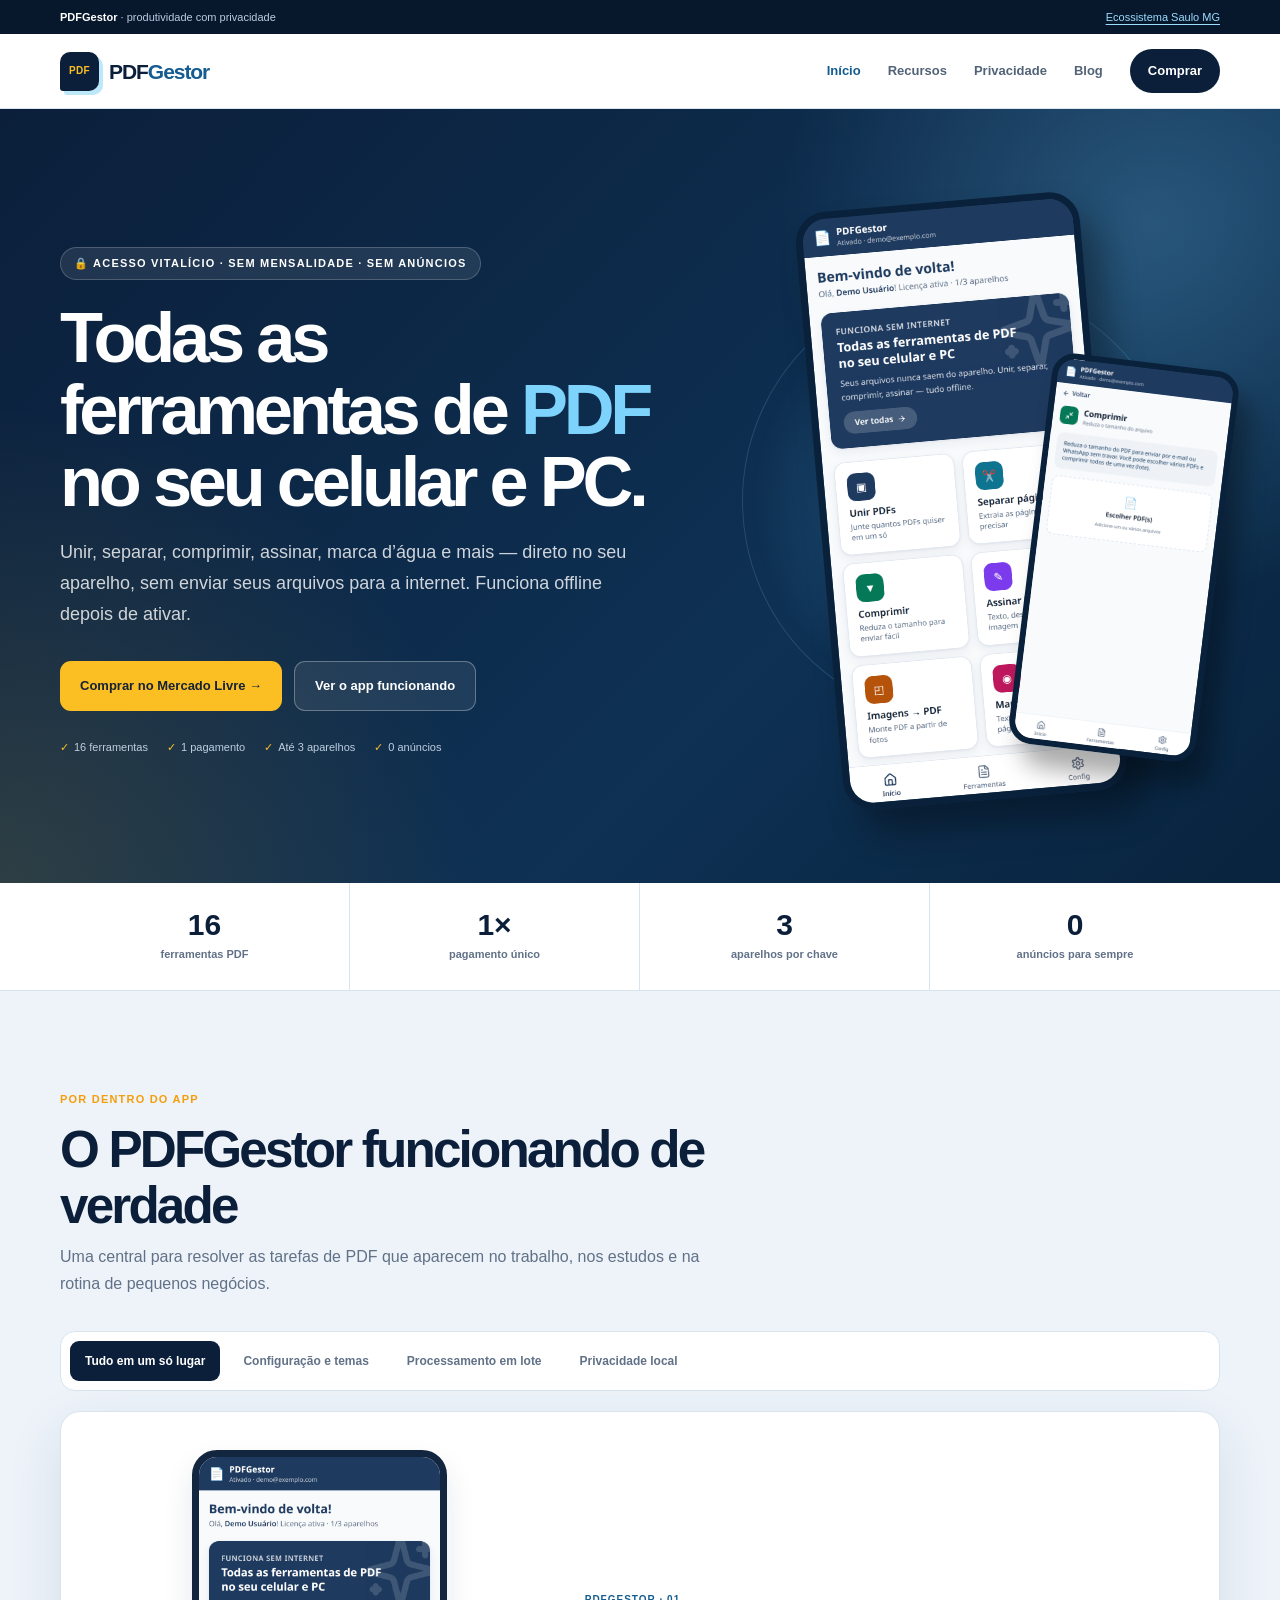
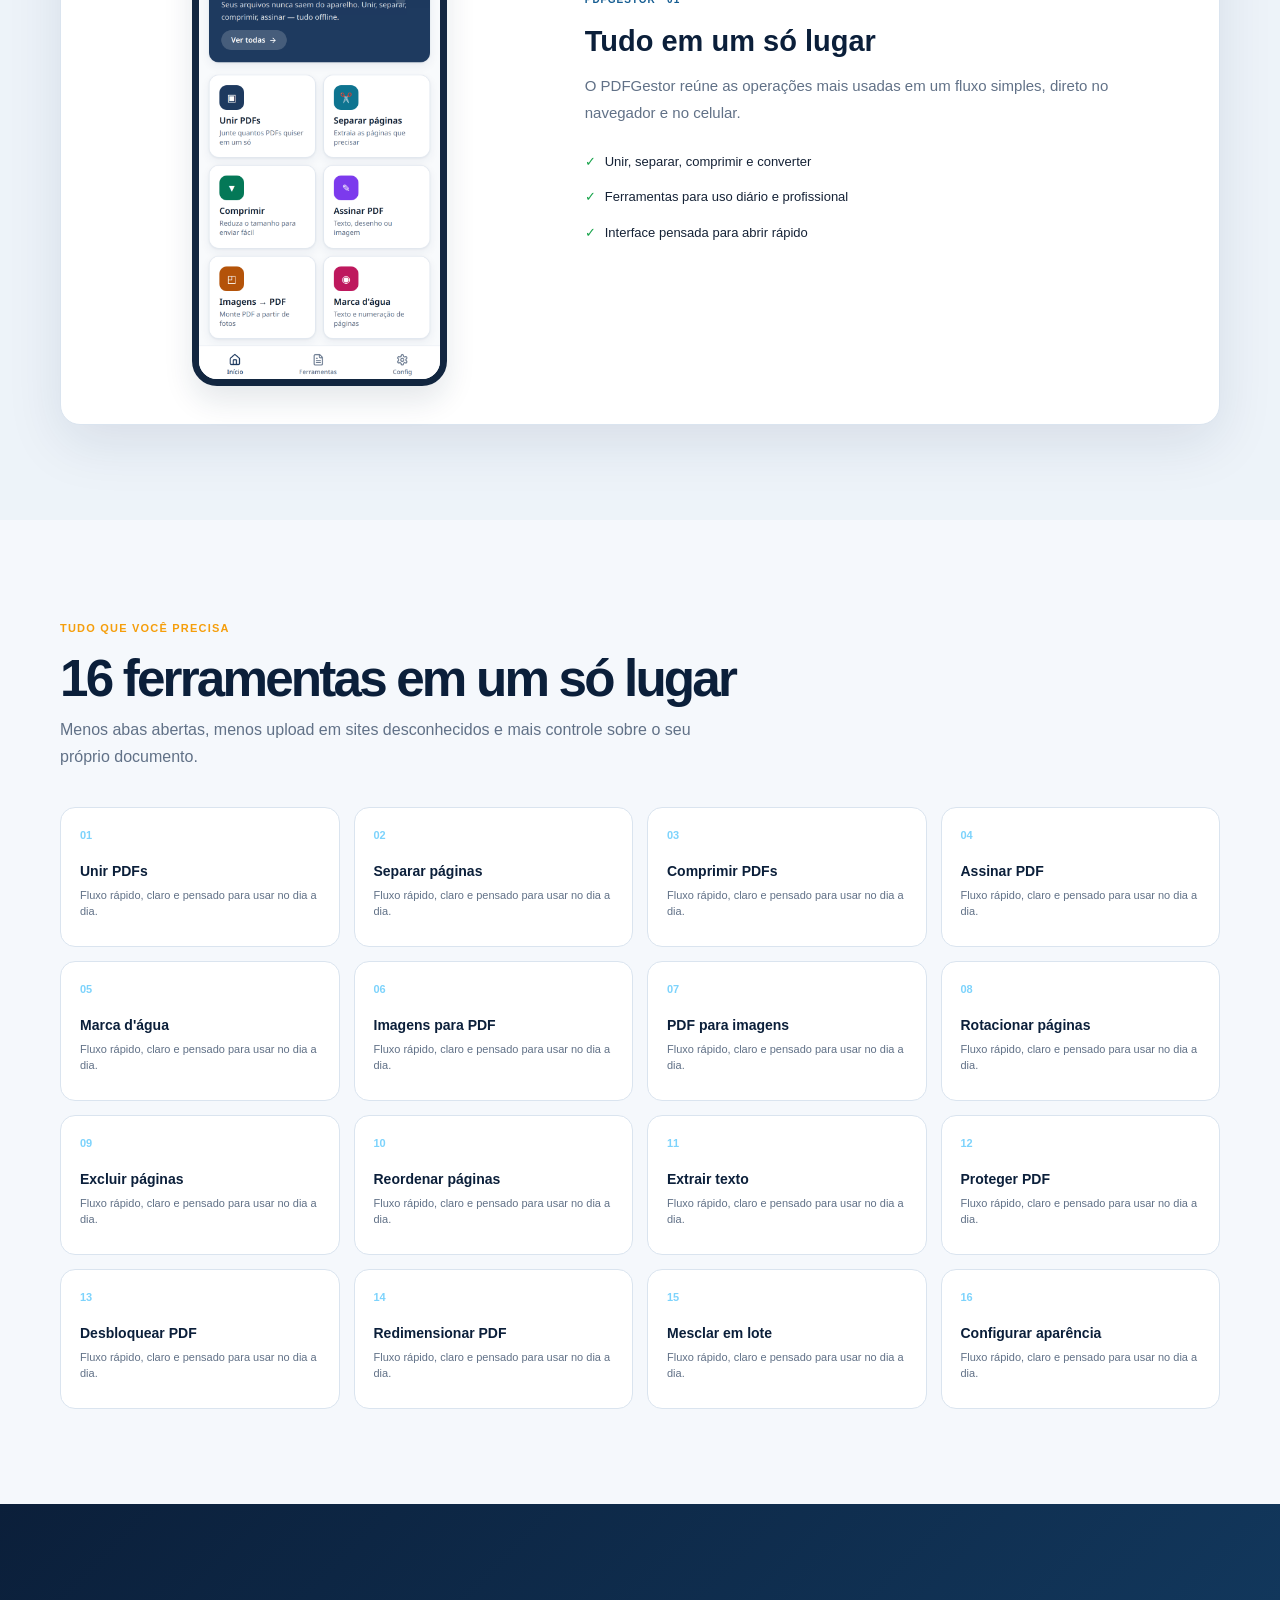
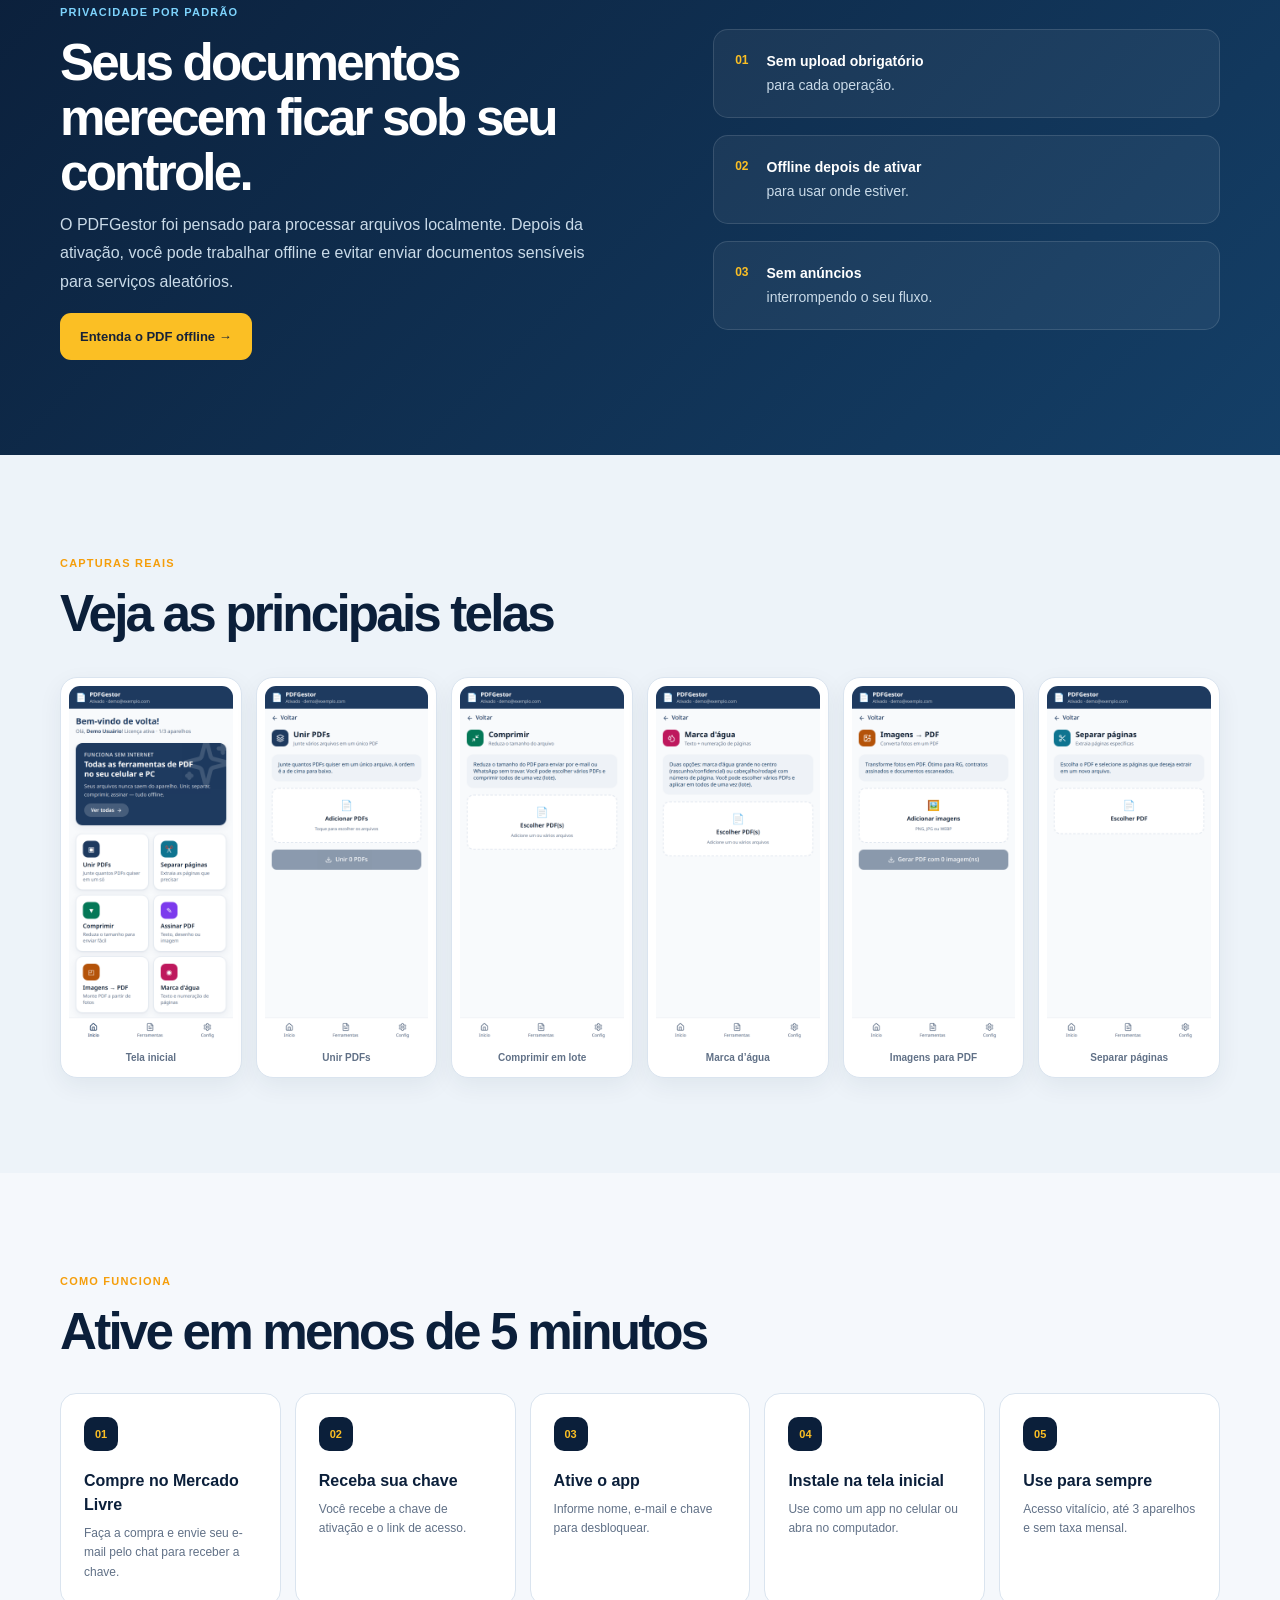
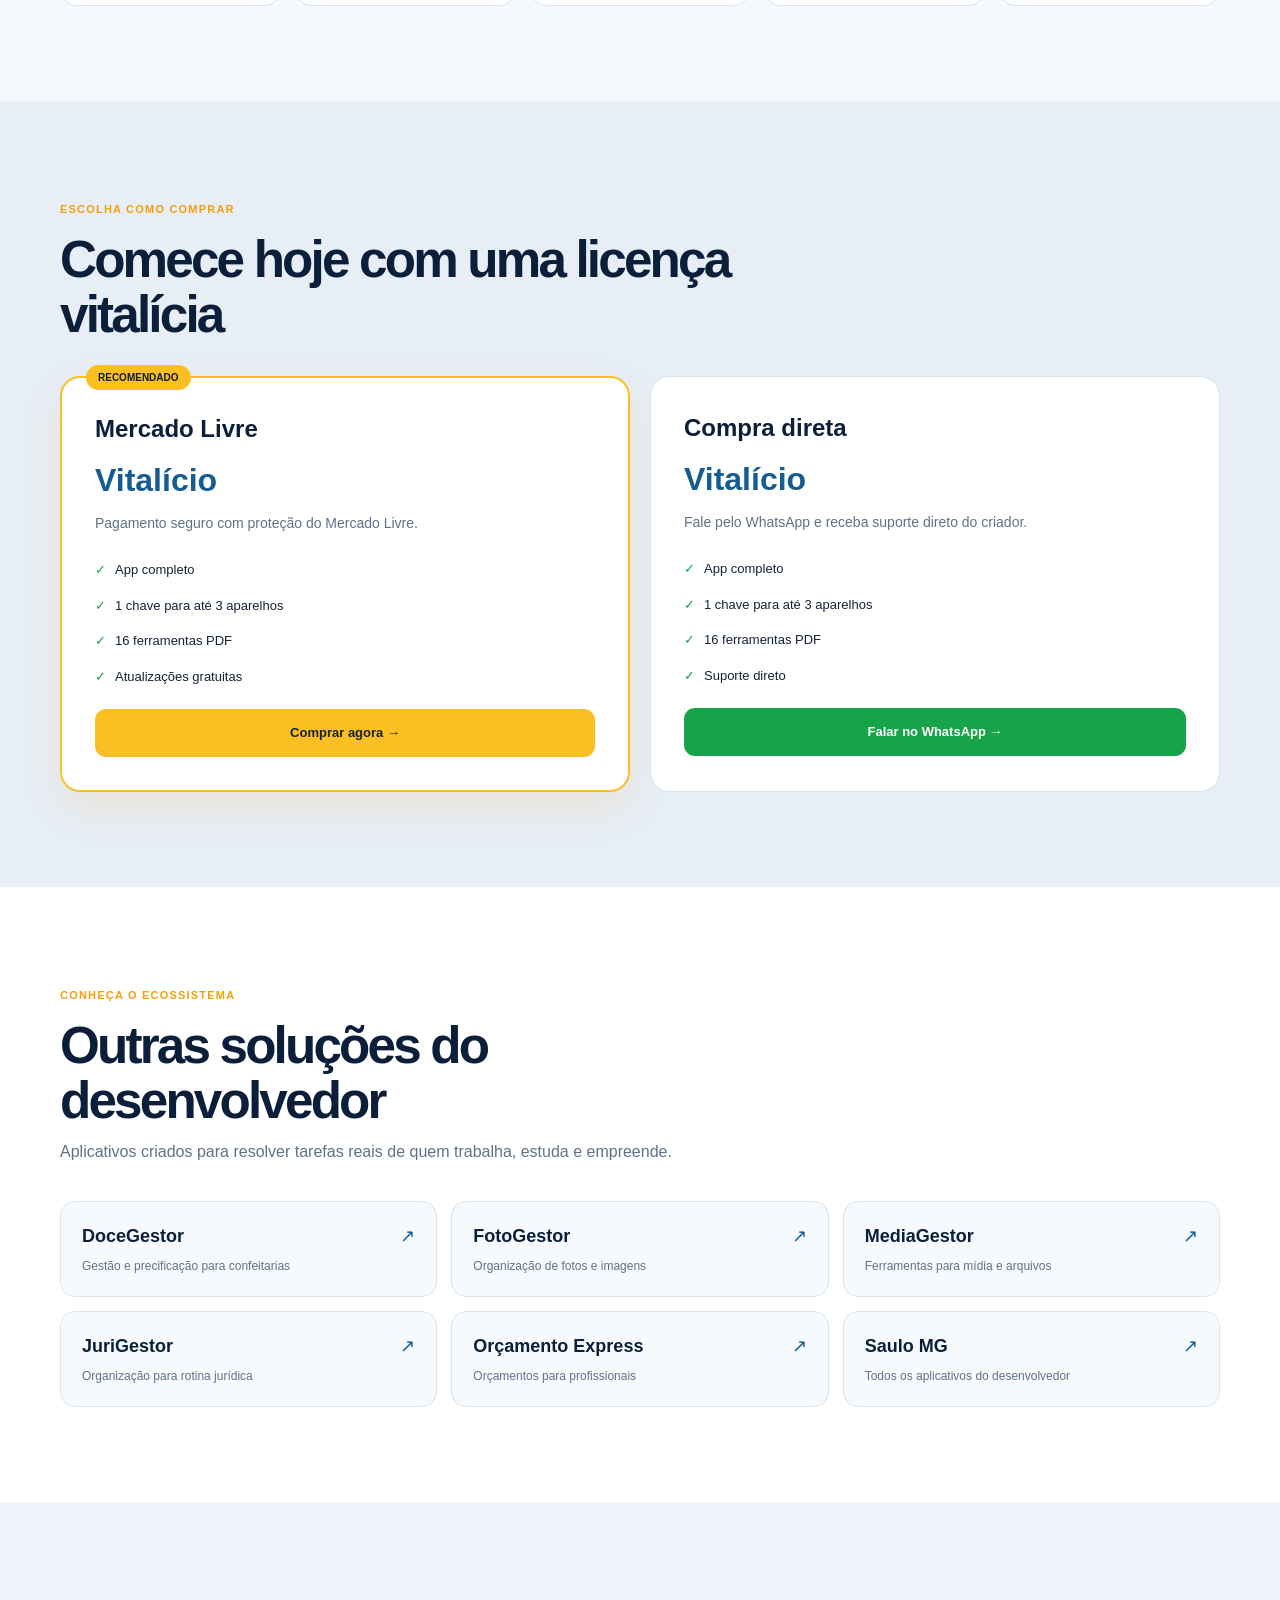
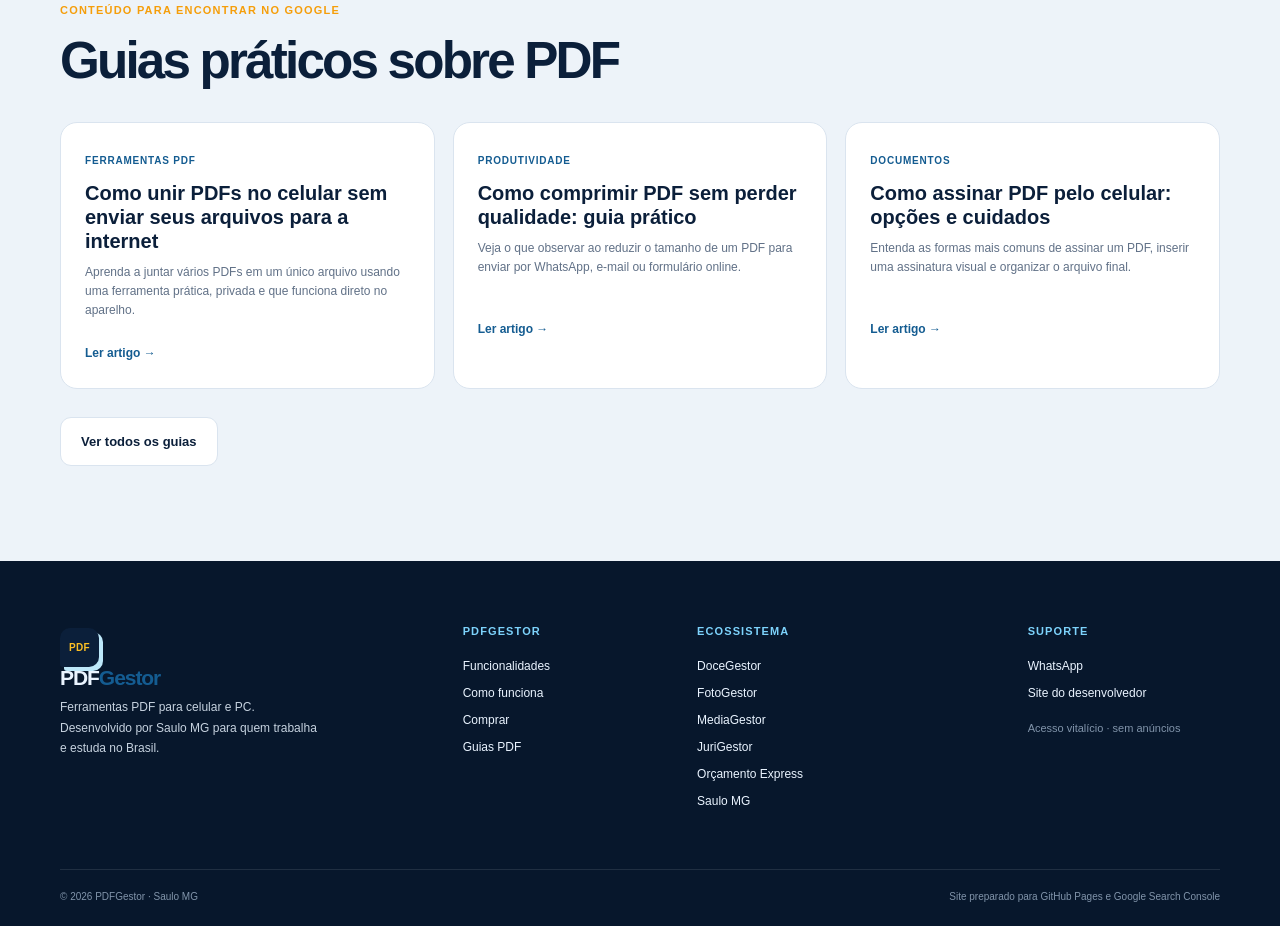
==== commit 70886c57: "Add files via upload" ====
--- a/index.html
+++ b/index.html
@@ -1,668 +1,12 @@
-<!DOCTYPE html>
-<html lang="pt-BR">
-<head>
-  <meta charset="UTF-8" />
-  <meta name="viewport" content="width=device-width, initial-scale=1.0" />
-  <title>PDFGestor — Ferramentas de PDF Vitalício | Celular e PC</title>
-  <meta name="description" content="PDFGestor: unir, separar, comprimir, assinar, marca d'água e 16 ferramentas de PDF. Acesso vitalício, sem mensalidade, sem anúncios, funciona offline. Compre no Mercado Livre ou pelo WhatsApp." />
-  <link rel="icon" href="images/pdfgestor-icon.png" />
-  <link rel="preconnect" href="https://fonts.googleapis.com" />
-  <link rel="preconnect" href="https://fonts.gstatic.com" crossorigin />
-  <link href="https://fonts.googleapis.com/css2?family=Inter:wght@400;500;600;700;800;900&display=swap" rel="stylesheet" />
-  <style>
-    :root {
-      --primary: #1e3a5f;
-      --primary-dark: #122542;
-      --accent: #0e7490;
-      --accent-light: #e0f2fe;
-      --gold: #f59e0b;
-      --bg: #f8fafc;
-      --card: #ffffff;
-      --text: #1e293b;
-      --muted: #64748b;
-      --border: #e2e8f0;
-      --success: #047857;
-      --radius: 18px;
-    }
-    * { margin: 0; padding: 0; box-sizing: border-box; }
-    html { scroll-behavior: smooth; }
-    body {
-      font-family: "Inter", -apple-system, Segoe UI, sans-serif;
-      background: var(--bg);
-      color: var(--text);
-      line-height: 1.65;
-      -webkit-font-smoothing: antialiased;
-    }
-    .container { max-width: 1120px; margin: 0 auto; padding: 0 24px; }
-    img { max-width: 100%; }
-
-    /* Header */
-    header {
-      background: linear-gradient(160deg, var(--primary) 0%, var(--primary-dark) 65%, #0b3a5a 100%);
-      color: #fff;
-      padding: 84px 0 92px;
-      position: relative;
-      overflow: hidden;
-    }
-    header::before {
-      content: "";
-      position: absolute;
-      inset: 0;
-      background:
-        radial-gradient(700px 420px at 90% -10%, rgba(14,116,144,.35), transparent 65%),
-        radial-gradient(500px 300px at 5% 110%, rgba(245,158,11,.18), transparent 65%);
-    }
-    header .grid {
-      position: relative;
-      display: grid;
-      grid-template-columns: 1fr 380px;
-      gap: 48px;
-      align-items: center;
-    }
-    @media (max-width: 900px) {
-      header .grid { grid-template-columns: 1fr; gap: 36px; }
-      header { padding: 64px 0 64px; }
-      .hero-phone { max-width: 280px; margin: 0 auto; }
-    }
-    .badge {
-      display: inline-flex;
-      align-items: center;
-      gap: 8px;
-      background: rgba(255,255,255,.12);
-      border: 1px solid rgba(255,255,255,.22);
-      color: #fff;
-      font-size: 12.5px;
-      font-weight: 700;
-      letter-spacing: .08em;
-      padding: 7px 16px;
-      border-radius: 999px;
-      margin-bottom: 24px;
-    }
-    h1 {
-      font-size: clamp(34px, 4.6vw, 54px);
-      font-weight: 900;
-      line-height: 1.12;
-      letter-spacing: -0.02em;
-    }
-    h1 .hl { color: #7dd3fc; }
-    header p.lead {
-      margin-top: 18px;
-      font-size: 18px;
-      color: rgba(255,255,255,.82);
-      max-width: 580px;
-    }
-    .hero-phones {
-      display: flex;
-      gap: 16px;
-      justify-content: center;
-      margin-top: 4px;
-    }
-    .hero-phones .phone {
-      width: 178px;
-      background: rgba(255,255,255,.06);
-      border: 1px solid rgba(255,255,255,.18);
-      border-radius: 26px;
-      padding: 8px;
-      backdrop-filter: blur(6px);
-    }
-    .hero-phones .phone img { border-radius: 18px; display: block; }
-
-    /* Buttons */
-    .cta-row { display: flex; flex-wrap: wrap; gap: 14px; margin-top: 34px; }
-    .btn {
-      display: inline-flex;
-      align-items: center;
-      gap: 10px;
-      padding: 16px 30px;
-      border-radius: 14px;
-      font-weight: 700;
-      font-size: 16px;
-      text-decoration: none;
-      transition: transform .15s cubic-bezier(.23,1,.32,1), box-shadow .15s;
-      border: none;
-      cursor: pointer;
-      font-family: inherit;
-    }
-    .btn:active { transform: scale(.97); }
-    .btn:hover { transform: translateY(-2px); }
-    .btn-primary {
-      background: #fbbf24;
-      color: #1e293b;
-      box-shadow: 0 10px 30px rgba(251,191,36,.35);
-    }
-    .btn-secondary {
-      background: rgba(255,255,255,.12);
-      color: #fff;
-      border: 1px solid rgba(255,255,255,.32);
-    }
-    .btn-whats {
-      background: #16a34a;
-      color: #fff;
-      box-shadow: 0 10px 28px rgba(22,163,74,.32);
-    }
-
-    /* Stats strip */
-    .strip {
-      background: var(--card);
-      border-bottom: 1px solid var(--border);
-      padding: 26px 0;
-    }
-    .strip .grid {
-      display: grid;
-      grid-template-columns: repeat(4, 1fr);
-      gap: 16px;
-      text-align: center;
-    }
-    .strip .item .num {
-      font-size: 26px;
-      font-weight: 900;
-      color: var(--primary);
-      line-height: 1.1;
-    }
-    .strip .item .lab {
-      font-size: 13px;
-      color: var(--muted);
-      font-weight: 600;
-    }
-    @media (max-width: 600px) {
-      .strip .grid { grid-template-columns: repeat(2, 1fr); }
-    }
-
-    /* Sections */
-    section { padding: 72px 0; }
-    .section-tag {
-      display: inline-block;
-      font-size: 12.5px;
-      font-weight: 800;
-      letter-spacing: .1em;
-      color: var(--accent);
-      text-transform: uppercase;
-      margin-bottom: 10px;
-    }
-    h2 {
-      font-size: clamp(27px, 3.3vw, 38px);
-      font-weight: 900;
-      color: var(--primary);
-      letter-spacing: -0.01em;
-      margin-bottom: 12px;
-    }
-    .sub { color: var(--muted); font-size: 17px; max-width: 660px; }
-
-    /* Tabs (painel interativo) */
-    .tabs {
-      display: flex;
-      flex-wrap: wrap;
-      gap: 8px;
-      margin-top: 34px;
-      background: var(--card);
-      padding: 10px;
-      border-radius: 16px;
-      border: 1px solid var(--border);
-    }
-    .tab {
-      padding: 11px 20px;
-      border-radius: 10px;
-      font-size: 14.5px;
-      font-weight: 700;
-      color: var(--muted);
-      background: transparent;
-      border: none;
-      cursor: pointer;
-      font-family: inherit;
-      transition: all .18s;
-    }
-    .tab.active { background: var(--primary); color: #fff; }
-    .tab:hover:not(.active) { background: var(--accent-light); color: var(--accent); }
-    .panel {
-      margin-top: 22px;
-      background: var(--card);
-      border: 1px solid var(--border);
-      border-radius: var(--radius);
-      padding: 40px;
-      display: none;
-      grid-template-columns: 1fr 1.2fr;
-      gap: 40px;
-      align-items: center;
-    }
-    .panel.active { display: grid; }
-    @media (max-width: 840px) {
-      .panel { grid-template-columns: 1fr; padding: 28px; }
-    }
-    .panel .panel-phone { justify-self: center; max-width: 250px; }
-    .panel .panel-phone img {
-      border-radius: 22px;
-      border: 1px solid var(--border);
-      box-shadow: 0 14px 36px rgba(30,58,95,.14);
-    }
-    .panel h3 { font-size: 23px; font-weight: 800; color: var(--primary); margin-bottom: 12px; }
-    .panel p { color: var(--muted); font-size: 16px; margin-bottom: 16px; }
-    .checklist { list-style: none; }
-    .checklist li {
-      padding: 9px 0;
-      font-size: 15px;
-      color: var(--text);
-      display: flex;
-      gap: 10px;
-      align-items: flex-start;
-    }
-    .checklist li::before {
-      content: "✓";
-      color: var(--success);
-      font-weight: 800;
-      flex-shrink: 0;
-    }
-    .checklist strong { color: var(--primary); }
-
-    /* Vantagens */
-    .advantages {
-      background: var(--card);
-      border-top: 1px solid var(--border);
-      border-bottom: 1px solid var(--border);
-    }
-    .adv-grid {
-      display: grid;
-      grid-template-columns: repeat(auto-fill, minmax(250px, 1fr));
-      gap: 16px;
-      margin-top: 34px;
-    }
-    .adv {
-      background: var(--bg);
-      border: 1px solid var(--border);
-      border-radius: var(--radius);
-      padding: 24px;
-      display: flex;
-      flex-direction: column;
-      gap: 6px;
-    }
-    .adv .tick {
-      width: 30px; height: 30px;
-      border-radius: 9px;
-      background: var(--accent-light);
-      color: var(--accent);
-      display: grid; place-items: center;
-      font-weight: 800;
-      font-size: 14px;
-      margin-bottom: 4px;
-    }
-    .adv strong { color: var(--primary); font-size: 15.5px; }
-    .adv span { color: var(--muted); font-size: 13.5px; }
-
-    /* Prints gallery */
-    .prints {
-      display: grid;
-      grid-template-columns: repeat(auto-fill, minmax(210px, 1fr));
-      gap: 22px;
-      margin-top: 38px;
-    }
-    .prints .phone {
-      background: var(--card);
-      border: 1px solid var(--border);
-      border-radius: 24px;
-      padding: 12px;
-      box-shadow: 0 12px 32px rgba(30,58,95,.1);
-    }
-    .prints .phone img {
-      width: 100%;
-      border-radius: 16px;
-      display: block;
-    }
-    .prints .cap {
-      text-align: center;
-      font-size: 13.5px;
-      font-weight: 700;
-      color: var(--muted);
-      margin-top: 12px;
-    }
-
-    /* Appeal */
-    .appeal {
-      background: linear-gradient(135deg, var(--primary) 0%, var(--primary-dark) 100%);
-      color: #fff;
-      border-radius: 28px;
-      padding: 52px 44px;
-      margin-top: 8px;
-      position: relative;
-      overflow: hidden;
-    }
-    .appeal::before {
-      content: "";
-      position: absolute;
-      top: -100px; right: -100px;
-      width: 340px; height: 340px;
-      background: radial-gradient(circle, rgba(251,191,36,.22), transparent 70%);
-    }
-    .appeal h3 { font-size: 28px; font-weight: 900; margin-bottom: 14px; letter-spacing: -0.01em; }
-    .appeal p { color: rgba(255,255,255,.85); max-width: 700px; margin-bottom: 12px; font-size: 16.5px; }
-    .appeal .cta-row { margin-top: 26px; }
-    @media (max-width: 700px) { .appeal { padding: 40px 24px; } }
-
-    /* Como funciona */
-    .steps {
-      display: grid;
-      grid-template-columns: repeat(auto-fit, minmax(190px, 1fr));
-      gap: 18px;
-      margin-top: 36px;
-      counter-reset: step;
-    }
-    .step {
-      background: var(--card);
-      border: 1px solid var(--border);
-      border-radius: var(--radius);
-      padding: 24px;
-      position: relative;
-    }
-    .step .num {
-      width: 34px; height: 34px;
-      border-radius: 10px;
-      background: var(--primary);
-      color: #fff;
-      font-weight: 800;
-      display: grid; place-items: center;
-      margin-bottom: 14px;
-    }
-    .step strong { color: var(--primary); font-size: 15.5px; display: block; margin-bottom: 6px; }
-    .step span { color: var(--muted); font-size: 13.5px; }
-
-    /* Pricing */
-    .pricing {
-      background: var(--card);
-      border-top: 1px solid var(--border);
-    }
-    .buy {
-      display: grid;
-      grid-template-columns: repeat(auto-fit, minmax(300px, 1fr));
-      gap: 22px;
-      margin-top: 34px;
-    }
-    .card {
-      background: var(--bg);
-      border: 1px solid var(--border);
-      border-radius: 22px;
-      padding: 32px;
-      position: relative;
-    }
-    .card.featured {
-      border: 2px solid var(--gold);
-      box-shadow: 0 16px 40px rgba(245,158,11,.15);
-    }
-    .card .flag {
-      position: absolute;
-      top: -13px; left: 26px;
-      background: var(--gold);
-      color: #1e293b;
-      font-size: 12px;
-      font-weight: 800;
-      letter-spacing: .05em;
-      padding: 5px 14px;
-      border-radius: 999px;
-    }
-    .card h4 { color: var(--primary); font-size: 21px; margin-bottom: 6px; }
-    .card .price {
-      font-size: 34px;
-      font-weight: 900;
-      color: var(--primary);
-      margin: 12px 0 4px;
-    }
-    .card .price small { font-size: 14px; font-weight: 600; color: var(--muted); }
-    .card p { color: var(--muted); font-size: 14.5px; margin-bottom: 18px; }
-    .card ul { list-style: none; margin-bottom: 24px; }
-    .card ul li {
-      font-size: 14.5px;
-      color: var(--text);
-      padding: 6px 0;
-      display: flex;
-      gap: 10px;
-    }
-    .card ul li::before { content: "✓"; color: var(--success); font-weight: 800; }
-    .card .btn { width: 100%; justify-content: center; }
-
-    footer {
-      background: var(--primary-dark);
-      color: rgba(255,255,255,.75);
-      padding: 44px 0 36px;
-      font-size: 14px;
-    }
-    .foot {
-      display: flex; flex-wrap: wrap; gap: 22px; justify-content: space-between; align-items: flex-start;
-    }
-    .foot .links { display: flex; flex-wrap: wrap; gap: 10px 22px; }
-    .foot a { color: #7dd3fc; text-decoration: none; }
-    .foot a:hover { text-decoration: underline; }
-    .foot .brand { font-weight: 800; color: #fff; font-size: 15px; margin-bottom: 8px; }
-  </style>
-</head>
-<body>
-
-<header>
-  <div class="container">
-    <div class="grid">
-      <div>
-        <div class="badge">🔒 ACESSO VITALÍCIO · SEM MENSALIDADE · SEM ANÚNCIOS</div>
-        <h1>Todas as ferramentas de <span class="hl">PDF</span> no seu celular e PC, pagando <span class="hl">uma vez só</span>.</h1>
-        <p class="lead">Unir, separar, comprimir, assinar, marca d'água e mais — direto no seu aparelho, sem enviar seus arquivos para a internet. Funciona offline depois de ativar.</p>
-        <div class="cta-row">
-          <a class="btn btn-primary" href="#comprar">🛒 Ver Planos de Compra</a>
-          <a class="btn btn-secondary" href="#painel">📱 Ver o App Funcionando</a>
-        </div>
-      </div>
-      <div class="hero-phones">
-        <div class="phone"><img src="images/print-home.png" alt="PDFGestor — Tela inicial" /></div>
-        <div class="phone"><img src="images/print-comprimir.png" alt="PDFGestor — Comprimir em lote" /></div>
-      </div>
-    </div>
-  </div>
-</header>
-
-<div class="strip">
-  <div class="container">
-    <div class="grid">
-      <div class="item"><div class="num">16</div><div class="lab">Ferramentas de PDF</div></div>
-      <div class="item"><div class="num">1×</div><div class="lab">Pagamento único, vitalício</div></div>
-      <div class="item"><div class="num">3</div><div class="lab">Aparelhos por chave</div></div>
-      <div class="item"><div class="num">0</div><div class="lab">Anúncios para sempre</div></div>
-    </div>
-  </div>
-</div>
-
-<section id="painel">
-  <div class="container">
-    <span class="section-tag">Painel Interativo</span>
-    <h2>Veja o PDFGestor funcionando de verdade</h2>
-    <p class="sub">Capturas reais do aplicativo. Clique nas abas para explorar cada parte do PDFGestor.</p>
-    <div class="tabs">
-      <button class="tab active" data-panel="ferramentas">🧰 Funcionalidades</button>
-      <button class="tab" data-panel="versao">🔄 Versão Atual</button>
-      <button class="tab" data-panel="lote">📦 Trabalho em Lote</button>
-      <button class="tab" data-panel="privacidade">🛡️ Privacidade</button>
-    </div>
-
-    <div class="panel active" id="panel-ferramentas">
-      <div class="panel-phone"><img src="images/print-home.png" alt="PDFGestor — Tela inicial" /></div>
-      <div>
-        <h3>Tudo que você precisa com PDF</h3>
-        <p>O PDFGestor reúne todas as ferramentas de PDF em um só lugar, direto no seu celular, tablet ou computador.</p>
-        <ul class="checklist">
-          <li><span><strong>Unir PDFs</strong> — junte quantos arquivos quiser em um só PDF.</span></li>
-          <li><span><strong>Separar páginas</strong> — extraia exatamente as páginas que precisar.</span></li>
-          <li><span><strong>Comprimir</strong> — reduza o tamanho para enviar por e-mail ou WhatsApp.</span></li>
-          <li><span><strong>Assinar PDF</strong> — texto, desenho ou assinatura em imagem.</span></li>
-          <li><span><strong>Imagens → PDF</strong> — monte PDF a partir das suas fotos.</span></li>
-          <li><span><strong>Marca d'água</strong> — texto central e numeração de páginas.</span></li>
-        </ul>
-      </div>
-    </div>
-
-    <div class="panel" id="panel-versao">
-      <div class="panel-phone"><img src="images/print-config.png" alt="PDFGestor — Configurações" /></div>
-      <div>
-        <h3>Versão 1.2 — atual</h3>
-        <ul class="checklist">
-          <li><span><strong>16 ferramentas</strong> de PDF completas e prontas.</span></li>
-          <li><span><strong>Trabalho em lote</strong> — comprima e marque vários PDFs de uma vez.</span></li>
-          <li><span><strong>Funciona offline</strong> — tudo processado localmente, sem internet.</span></li>
-          <li><span><strong>4 temas de cores</strong> — personalize o visual do app.</span></li>
-          <li><span><strong>Sistema de ativação por chave</strong> — 1 chave = 3 aparelhos, verificação online + uso offline.</span></li>
-          <li><span><strong>Instalação como App (PWA)</strong> — adicione à tela inicial do celular como um aplicativo.</span></li>
-          <li><span><strong>Backup e exportação</strong> — guarde seus dados com segurança.</span></li>
-        </ul>
-      </div>
-    </div>
-
-    <div class="panel" id="panel-lote">
-      <div class="panel-phone"><img src="images/print-comprimir.png" alt="PDFGestor — Compressão em lote" /></div>
-      <div>
-        <h3>Trabalho em lote — nova versão 1.2</h3>
-        <p>Escolha vários PDFs de uma vez e processe todos de um só tiro. Resultado final entregue em um único ZIP.</p>
-        <ul class="checklist">
-          <li><span><strong>Comprimir em lote</strong> — vários PDFs, uma única compressão.</span></li>
-          <li><span><strong>Marca d'água em lote</strong> — aplica marca e numeração em todos de uma vez.</span></li>
-          <li><span><strong>Resultado em ZIP</strong> — baixe tudo organizado em um arquivo só.</span></li>
-        </ul>
-      </div>
-    </div>
-
-    <div class="panel" id="panel-privacidade">
-      <div class="panel-phone"><img src="images/print-marca.png" alt="PDFGestor — Marca d'água em lote" /></div>
-      <div>
-        <h3>100% privado — seus arquivos não saem do aparelho</h3>
-        <p>Diferente dos sites de PDF gratuitos, o PDFGestor processa tudo localmente. Nada é enviado para servidores externos.</p>
-        <ul class="checklist">
-          <li><span><strong>Funciona offline</strong> — desligue a internet e continue usando.</span></li>
-          <li><span><strong>Sem upload</strong> — seus documentos nunca deixam seu aparelho.</span></li>
-          <li><span><strong>Sem rastreamento</strong> — nenhuma coleta de dados do seu conteúdo.</span></li>
-          <li><span><strong>Sem anúncios</strong> — interface limpa e profissional para sempre.</span></li>
-        </ul>
-      </div>
-    </div>
-  </div>
-</section>
-
-<section id="prints" style="background: var(--card); border-top: 1px solid var(--border); border-bottom: 1px solid var(--border);">
-  <div class="container">
-    <span class="section-tag">O App de Verdade</span>
-    <h2>O PDFGestor rodando no celular</h2>
-    <p class="sub">Capturas reais do aplicativo instalado. Uma chave de ativação vale para 3 aparelhos, vitaliciamente.</p>
-    <div class="prints">
-      <div class="phone"><img src="images/print-home.png" alt="PDFGestor — Tela inicial" /><div class="cap">Tela inicial</div></div>
-      <div class="phone"><img src="images/print-unir.png" alt="PDFGestor — Unir PDFs" /><div class="cap">Unir PDFs</div></div>
-      <div class="phone"><img src="images/print-comprimir.png" alt="PDFGestor — Comprimir em lote" /><div class="cap">Comprimir (lote)</div></div>
-      <div class="phone"><img src="images/print-marca.png" alt="PDFGestor — Marca d'água" /><div class="cap">Marca d'água (lote)</div></div>
-      <div class="phone"><img src="images/print-imgpdf.png" alt="PDFGestor — Imagens para PDF" /><div class="cap">Imagens → PDF</div></div>
-      <div class="phone"><img src="images/print-separar.png" alt="PDFGestor — Separar páginas" /><div class="cap">Separar páginas</div></div>
-      <div class="phone"><img src="images/print-config.png" alt="PDFGestor — Configurações" /><div class="cap">Licença e temas</div></div>
-    </div>
-  </div>
-</section>
-
-<section class="advantages">
-  <div class="container">
-    <span class="section-tag">Por que o PDFGestor?</span>
-    <h2>Diferenciais que nenhum site gratuito oferece</h2>
-    <div class="adv-grid">
-      <div class="adv"><div class="tick">✓</div><strong>Acesso Vitalício</strong><span>Pague uma vez, use para sempre. Sem mensalidade.</span></div>
-      <div class="adv"><div class="tick">✓</div><strong>Funciona Offline</strong><span>Sem internet, funciona em qualquer lugar, a qualquer hora.</span></div>
-      <div class="adv"><div class="tick">✓</div><strong>Multiplataforma</strong><span>Qualquer celular, tablet ou computador. Android, iPhone, Windows, Mac.</span></div>
-      <div class="adv"><div class="tick">✓</div><strong>100% Privado</strong><span>Seus arquivos ficam apenas no seu aparelho.</span></div>
-      <div class="adv"><div class="tick">✓</div><strong>Sem Propaganda</strong><span>Interface limpa e profissional, sem anúncios irritantes.</span></div>
-      <div class="adv"><div class="tick">✓</div><strong>3 Aparelhos por Chave</strong><span>Use no celular e no computador ao mesmo tempo.</span></div>
-      <div class="adv"><div class="tick">✓</div><strong>Atualizações Gratuitas</strong><span>Receba melhorias constantes sem pagar nada a mais.</span></div>
-      <div class="adv"><div class="tick">✓</div><strong>Sem Instalação</strong><span>Abre direto no navegador e funciona como app nativo.</span></div>
-    </div>
-  </div>
-</section>
-
-<section>
-  <div class="container">
-    <span class="section-tag">Como Funciona</span>
-    <h2>Ative em menos de 5 minutos</h2>
-    <div class="steps">
-      <div class="step"><div class="num">1</div><strong>Compre no Mercado Livre</strong><span>Compre e envie seu e-mail pelo chat para receber a chave.</span></div>
-      <div class="step"><div class="num">2</div><strong>Receba sua Chave</strong><span>Em poucos minutos você recebe a chave de ativação + link.</span></div>
-      <div class="step"><div class="num">3</div><strong>Ative o App</strong><span>Acesse, digite seu nome, e-mail e chave. Desbloqueio automático.</span></div>
-      <div class="step"><div class="num">4</div><strong>Instale na Tela Inicial</strong><span>Clique em "Instalar App" e o PDFGestor vira um app no seu celular.</span></div>
-      <div class="step"><div class="num">5</div><strong>Use para Sempre</strong><span>Funciona offline, em até 3 aparelhos, sem pagar nada a mais.</span></div>
-    </div>
-  </div>
-</section>
-
-<section>
-  <div class="container">
-    <div class="appeal">
-      <h3>Por que vitalício? Porque isso ajuda a criar mais ferramentas.</h3>
-      <p><strong>Sem mensalidade, sem taxa escondida, sem renovação.</strong> Você paga uma vez e usa para sempre — inclusive offline, depois de ativar.</p>
-      <p>A cada compra, o projeto cresce: novas ferramentas, melhorias e mais apps úteis para o dia a dia de quem trabalha e estuda no Brasil. Se o PDFGestor te ajudou, você já ajuda a criar o próximo.</p>
-      <div class="cta-row">
-        <a class="btn btn-primary" href="#comprar">🛒 Quero o Meu PDFGestor</a>
-      </div>
-    </div>
-  </div>
-</section>
-
-<section id="comprar" class="pricing">
-  <div class="container">
-    <span class="section-tag">Escolha Como Comprar</span>
-    <h2>Dois caminhos para começar hoje</h2>
-    <div class="buy">
-      <div class="card featured">
-        <div class="flag">RECOMENDADO</div>
-        <h4>🛒 Mercado Livre</h4>
-        <div class="price">Vitalício <small>· pagamento único</small></div>
-        <p>Pagamento seguro com a proteção do Mercado Livre.</p>
-        <ul>
-          <li>App completo com acesso vitalício</li>
-          <li>1 chave = até 3 aparelhos</li>
-          <li>16 ferramentas de PDF</li>
-          <li>Trabalho em lote na versão 1.2</li>
-          <li>Atualizações gratuitas para sempre</li>
-          <li>Proteção de compra do Mercado Livre</li>
-        </ul>
-        <a class="btn btn-primary" href="https://www.mercadolivre.com.br/pdfgestor/up/MLBU4769979072?pdp_filters=item_id:MLB5074609859" target="_blank" rel="noopener">Comprar no Mercado Livre</a>
-      </div>
-      <div class="card">
-        <h4>💬 Compra Direta</h4>
-        <div class="price">Vitalício <small>· entrega imediata</small></div>
-        <p>Chama no WhatsApp, combina o pagamento e recebe sua chave na hora.</p>
-        <ul>
-          <li>App completo com acesso vitalício</li>
-          <li>1 chave = até 3 aparelhos</li>
-          <li>16 ferramentas de PDF</li>
-          <li>Trabalho em lote na versão 1.2</li>
-          <li>Atualizações gratuitas para sempre</li>
-          <li>Suporte direto com o criador</li>
-        </ul>
-        <a class="btn btn-whats" href="https://wa.me/5522988195993?text=Olá!%20Quero%20comprar%20o%20PDFGestor" target="_blank" rel="noopener">Falar no WhatsApp</a>
-      </div>
-    </div>
-  </div>
-</section>
-
-<footer>
-  <div class="container">
-    <div class="foot">
-      <div>
-        <div class="brand">PDFGestor</div>
-        <div>Ferramentas de PDF para celular e PC. Desenvolvido por Saulo MG — soluções digitais para o dia a dia de quem trabalha e estuda.</div>
-      </div>
-      <div class="links">
-        <a href="https://saulomgg.github.io/" target="_blank" rel="noopener">Site do desenvolvedor</a>
-        <a href="#painel">Funcionalidades</a>
-        <a href="#comprar">Comprar</a>
-        <a href="https://wa.me/5522988195993?text=Olá!%20Preciso%20de%20suporte%20com%20o%20PDFGestor" target="_blank" rel="noopener">Suporte no WhatsApp</a>
-      </div>
-    </div>
-  </div>
-</footer>
-
-<script>
-  document.querySelectorAll(".tab").forEach(tab => {
-    tab.addEventListener("click", () => {
-      document.querySelectorAll(".tab").forEach(t => t.classList.remove("active"));
-      document.querySelectorAll(".panel").forEach(p => p.classList.remove("active"));
-      tab.classList.add("active");
-      document.getElementById("panel-" + tab.dataset.panel).classList.add("active");
-    });
-  });
-</script>
-
-</body>
-</html>
+<!doctype html><html lang="pt-BR"><head><meta charset="utf-8"><meta name="viewport" content="width=device-width, initial-scale=1"><meta name="theme-color" content="#0b1f3a"><meta name="robots" content="index,follow"><meta name="author" content="Saulo MG"><meta name="keywords" content="ferramentas PDF, editor PDF, unir PDF, separar PDF, comprimir PDF, assinar PDF, PDF offline, PDFGestor"><title>PDFGestor | Ferramentas PDF privadas no celular e PC</title><meta name="description" content="Una, separe, comprima, assine e organize PDFs com o PDFGestor. Acesso vitalício, sem anúncios e com processamento local para trabalhar online ou offline."><link rel="canonical" href="https://pdfgestor.github.io/"><meta property="og:type" content="website"><meta property="og:title" content="PDFGestor | Ferramentas PDF privadas no celular e PC"><meta property="og:description" content="Una, separe, comprima, assine e organize PDFs com o PDFGestor. Acesso vitalício, sem anúncios e com processamento local para trabalhar online ou offline."><meta property="og:url" content="https://pdfgestor.github.io/"><meta property="og:image" content="https://pdfgestor.github.io/assets/pdfgestor-icon.png"><meta name="twitter:card" content="summary_large_image"><link rel="icon" href="/assets/pdfgestor-icon.png"><link rel="stylesheet" href="/styles.css"><script type="application/ld+json">{"@context":"https://schema.org","@graph":[{"@type":"SoftwareApplication","name":"PDFGestor","applicationCategory":"BusinessApplication","operatingSystem":"Web","description":"Ferramentas para unir, separar, comprimir, assinar e organizar PDFs no celular e no PC.","url":"https://pdfgestor.github.io","image":"https://pdfgestor.github.io/assets/pdfgestor-icon.png","offers":{"@type":"Offer","price":"0","priceCurrency":"BRL","description":"Acesso vitalício por compra única; consulte a oferta atual."},"creator":{"@type":"Person","name":"Saulo MG","url":"https://saulomgg.github.io/"}},{"@type":"WebSite","name":"PDFGestor","url":"https://pdfgestor.github.io","inLanguage":"pt-BR"}]}</script></head><body><div class="topline"><div class="wrap topbar"><span><b>PDFGestor</b> · produtividade com privacidade</span><span><a href="https://saulomgg.github.io/">Ecossistema Saulo MG</a></span></div></div><header class="site-header"><div class="wrap nav-wrap"><a class="brand" href="/"><span class="brand-icon">PDF</span><span>PDF<span>Gestor</span></span></a><button class="menu-toggle" aria-label="Abrir menu" aria-expanded="false">☰</button><nav class="nav-links"><a class="active" href="/">Início</a><a href="/#painel">Recursos</a><a href="/#privacidade">Privacidade</a><a class="" href="/blog/">Blog</a><a class="nav-cta" href="https://www.mercadolivre.com.br/pdfgestor-softwareapp-editar-pdf-unir-separar-comprimir/up/MLBU4770696024?pdp_filters=item_id=MLB7431730914" target="_blank" rel="noopener">Comprar</a></nav></div></header><main>
+<section class="hero"><div class="wrap hero-grid"><div class="hero-copy"><span class="eyebrow">🔒 Acesso vitalício · sem mensalidade · sem anúncios</span><h1>Todas as ferramentas de <em>PDF</em> no seu celular e PC.</h1><p>Unir, separar, comprimir, assinar, marca d’água e mais — direto no seu aparelho, sem enviar seus arquivos para a internet. Funciona offline depois de ativar.</p><div class="hero-actions"><a class="button button-gold" href="https://www.mercadolivre.com.br/pdfgestor-softwareapp-editar-pdf-unir-separar-comprimir/up/MLBU4770696024?pdp_filters=item_id=MLB7431730914" target="_blank" rel="noopener">Comprar no Mercado Livre →</a><a class="button button-ghost" href="#painel">Ver o app funcionando</a></div><div class="hero-trust"><span>16 ferramentas</span><span>1 pagamento</span><span>Até 3 aparelhos</span><span>0 anúncios</span></div></div><div class="hero-visual"><div class="hero-glow"></div><img src="/assets/print-home.png" alt="Tela inicial do PDFGestor com ferramentas de PDF" loading="eager"><img class="hero-mini" src="/assets/print-comprimir.png" alt="PDFGestor comprimindo arquivos em lote" loading="eager"></div></div></section>
+<section class="stats"><div class="wrap stats-grid"><div><strong>16</strong><span>ferramentas PDF</span></div><div><strong>1×</strong><span>pagamento único</span></div><div><strong>3</strong><span>aparelhos por chave</span></div><div><strong>0</strong><span>anúncios para sempre</span></div></div></section>
+<section id="painel" class="section section-soft"><div class="wrap"><span class="section-tag">Por dentro do app</span><h2>O PDFGestor funcionando de verdade</h2><p class="sub">Uma central para resolver as tarefas de PDF que aparecem no trabalho, nos estudos e na rotina de pequenos negócios.</p><div class="tab-list"><button class="tab active" data-tab="0">Tudo em um só lugar</button><button class="tab " data-tab="1">Configuração e temas</button><button class="tab " data-tab="2">Processamento em lote</button><button class="tab " data-tab="3">Privacidade local</button></div><div class="tab-panels"><div class="tab-panel active" data-panel="0"><div class="panel-image"><img src="/assets/print-home.png" alt="Tudo em um só lugar no PDFGestor" loading="lazy"></div><div><span class="mini-label">PDFGestor · 01</span><h3>Tudo em um só lugar</h3><p>O PDFGestor reúne as operações mais usadas em um fluxo simples, direto no navegador e no celular.</p><ul><li>Unir, separar, comprimir e converter</li><li>Ferramentas para uso diário e profissional</li><li>Interface pensada para abrir rápido</li></ul></div></div><div class="tab-panel " data-panel="1"><div class="panel-image"><img src="/assets/print-config.png" alt="Configuração e temas no PDFGestor" loading="lazy"></div><div><span class="mini-label">PDFGestor · 02</span><h3>Configuração e temas</h3><p>Escolha uma aparência confortável e ajuste a experiência para a sua rotina.</p><ul><li>Temas e preferências do aplicativo</li><li>Ativação simples por chave</li><li>Uso em até 3 aparelhos</li></ul></div></div><div class="tab-panel " data-panel="2"><div class="panel-image"><img src="/assets/print-comprimir.png" alt="Processamento em lote no PDFGestor" loading="lazy"></div><div><span class="mini-label">PDFGestor · 03</span><h3>Processamento em lote</h3><p>Prepare vários arquivos de uma vez para reduzir tarefas repetitivas.</p><ul><li>Comprimir múltiplos PDFs</li><li>Resultado final organizado</li><li>Mais velocidade para documentos</li></ul></div></div><div class="tab-panel " data-panel="3"><div class="panel-image"><img src="/assets/print-marca.png" alt="Privacidade local no PDFGestor" loading="lazy"></div><div><span class="mini-label">PDFGestor · 04</span><h3>Privacidade local</h3><p>Seus arquivos são processados no aparelho, sem depender de upload para sites gratuitos.</p><ul><li>Mais controle sobre documentos</li><li>Funciona offline depois de ativar</li><li>Sem anúncios no meio do trabalho</li></ul></div></div></div></div></section>
+<section id="recursos" class="section"><div class="wrap"><span class="section-tag">Tudo que você precisa</span><h2>16 ferramentas em um só lugar</h2><p class="sub">Menos abas abertas, menos upload em sites desconhecidos e mais controle sobre o seu próprio documento.</p><div class="tool-grid"><div class="tool-card"><span>01</span><strong>Unir PDFs</strong><p>Fluxo rápido, claro e pensado para usar no dia a dia.</p></div><div class="tool-card"><span>02</span><strong>Separar páginas</strong><p>Fluxo rápido, claro e pensado para usar no dia a dia.</p></div><div class="tool-card"><span>03</span><strong>Comprimir PDFs</strong><p>Fluxo rápido, claro e pensado para usar no dia a dia.</p></div><div class="tool-card"><span>04</span><strong>Assinar PDF</strong><p>Fluxo rápido, claro e pensado para usar no dia a dia.</p></div><div class="tool-card"><span>05</span><strong>Marca d'água</strong><p>Fluxo rápido, claro e pensado para usar no dia a dia.</p></div><div class="tool-card"><span>06</span><strong>Imagens para PDF</strong><p>Fluxo rápido, claro e pensado para usar no dia a dia.</p></div><div class="tool-card"><span>07</span><strong>PDF para imagens</strong><p>Fluxo rápido, claro e pensado para usar no dia a dia.</p></div><div class="tool-card"><span>08</span><strong>Rotacionar páginas</strong><p>Fluxo rápido, claro e pensado para usar no dia a dia.</p></div><div class="tool-card"><span>09</span><strong>Excluir páginas</strong><p>Fluxo rápido, claro e pensado para usar no dia a dia.</p></div><div class="tool-card"><span>10</span><strong>Reordenar páginas</strong><p>Fluxo rápido, claro e pensado para usar no dia a dia.</p></div><div class="tool-card"><span>11</span><strong>Extrair texto</strong><p>Fluxo rápido, claro e pensado para usar no dia a dia.</p></div><div class="tool-card"><span>12</span><strong>Proteger PDF</strong><p>Fluxo rápido, claro e pensado para usar no dia a dia.</p></div><div class="tool-card"><span>13</span><strong>Desbloquear PDF</strong><p>Fluxo rápido, claro e pensado para usar no dia a dia.</p></div><div class="tool-card"><span>14</span><strong>Redimensionar PDF</strong><p>Fluxo rápido, claro e pensado para usar no dia a dia.</p></div><div class="tool-card"><span>15</span><strong>Mesclar em lote</strong><p>Fluxo rápido, claro e pensado para usar no dia a dia.</p></div><div class="tool-card"><span>16</span><strong>Configurar aparência</strong><p>Fluxo rápido, claro e pensado para usar no dia a dia.</p></div></div></div></section>
+<section id="privacidade" class="section privacy-section"><div class="wrap privacy-grid"><div><span class="section-tag light">Privacidade por padrão</span><h2>Seus documentos merecem ficar sob seu controle.</h2><p>O PDFGestor foi pensado para processar arquivos localmente. Depois da ativação, você pode trabalhar offline e evitar enviar documentos sensíveis para serviços aleatórios.</p><a class="button button-gold" href="/blog/pdf-offline-privacidade-documentos/">Entenda o PDF offline →</a></div><div class="privacy-points"><div><strong>01</strong><span><b>Sem upload obrigatório</b> para cada operação.</span></div><div><strong>02</strong><span><b>Offline depois de ativar</b> para usar onde estiver.</span></div><div><strong>03</strong><span><b>Sem anúncios</b> interrompendo o seu fluxo.</span></div></div></div></section>
+<section id="galeria" class="section section-soft"><div class="wrap"><span class="section-tag">Capturas reais</span><h2>Veja as principais telas</h2><div class="gallery"><figure><img src="/assets/print-home.png" alt="Tela 1 do PDFGestor" loading="lazy"><figcaption>Tela inicial</figcaption></figure><figure><img src="/assets/print-unir.png" alt="Tela 2 do PDFGestor" loading="lazy"><figcaption>Unir PDFs</figcaption></figure><figure><img src="/assets/print-comprimir.png" alt="Tela 3 do PDFGestor" loading="lazy"><figcaption>Comprimir em lote</figcaption></figure><figure><img src="/assets/print-marca.png" alt="Tela 4 do PDFGestor" loading="lazy"><figcaption>Marca d’água</figcaption></figure><figure><img src="/assets/print-imgpdf.png" alt="Tela 5 do PDFGestor" loading="lazy"><figcaption>Imagens para PDF</figcaption></figure><figure><img src="/assets/print-separar.png" alt="Tela 6 do PDFGestor" loading="lazy"><figcaption>Separar páginas</figcaption></figure></div></div></section>
+<section id="como-funciona" class="section"><div class="wrap"><span class="section-tag">Como funciona</span><h2>Ative em menos de 5 minutos</h2><div class="steps"><div class="step"><b>01</b><h3>Compre no Mercado Livre</h3><p>Faça a compra e envie seu e-mail pelo chat para receber a chave.</p></div><div class="step"><b>02</b><h3>Receba sua chave</h3><p>Você recebe a chave de ativação e o link de acesso.</p></div><div class="step"><b>03</b><h3>Ative o app</h3><p>Informe nome, e-mail e chave para desbloquear.</p></div><div class="step"><b>04</b><h3>Instale na tela inicial</h3><p>Use como um app no celular ou abra no computador.</p></div><div class="step"><b>05</b><h3>Use para sempre</h3><p>Acesso vitalício, até 3 aparelhos e sem taxa mensal.</p></div></div></div></section>
+<section id="comprar" class="section buy-section"><div class="wrap"><span class="section-tag">Escolha como comprar</span><h2>Comece hoje com uma licença vitalícia</h2><div class="buy-grid"><div class="buy-card featured"><span class="recommended">Recomendado</span><h3>Mercado Livre</h3><strong>Vitalício</strong><p>Pagamento seguro com proteção do Mercado Livre.</p><ul><li>App completo</li><li>1 chave para até 3 aparelhos</li><li>16 ferramentas PDF</li><li>Atualizações gratuitas</li></ul><a class="button button-gold" href="https://www.mercadolivre.com.br/pdfgestor-softwareapp-editar-pdf-unir-separar-comprimir/up/MLBU4770696024?pdp_filters=item_id=MLB7431730914" target="_blank" rel="noopener">Comprar agora →</a></div><div class="buy-card"><h3>Compra direta</h3><strong>Vitalício</strong><p>Fale pelo WhatsApp e receba suporte direto do criador.</p><ul><li>App completo</li><li>1 chave para até 3 aparelhos</li><li>16 ferramentas PDF</li><li>Suporte direto</li></ul><a class="button button-whatsapp" href="https://wa.me/5522988195993?text=Ol%C3%A1!%20Quero%20comprar%20o%20PDFGestor" target="_blank" rel="noopener">Falar no WhatsApp →</a></div></div></div></section>
+<section class="section ecosystem-section"><div class="wrap"><span class="section-tag">Conheça o ecossistema</span><h2>Outras soluções do desenvolvedor</h2><p class="sub">Aplicativos criados para resolver tarefas reais de quem trabalha, estuda e empreende.</p><div class="eco-grid"><a class="eco-card" href="https://docegestor.github.io/" target="_blank" rel="noopener"><span>↗</span><strong>DoceGestor</strong><p>Gestão e precificação para confeitarias</p></a><a class="eco-card" href="https://fotogestor.github.io/" target="_blank" rel="noopener"><span>↗</span><strong>FotoGestor</strong><p>Organização de fotos e imagens</p></a><a class="eco-card" href="https://mediagestor.github.io/" target="_blank" rel="noopener"><span>↗</span><strong>MediaGestor</strong><p>Ferramentas para mídia e arquivos</p></a><a class="eco-card" href="https://jurigestor.github.io/" target="_blank" rel="noopener"><span>↗</span><strong>JuriGestor</strong><p>Organização para rotina jurídica</p></a><a class="eco-card" href="https://orcamentoexpress.github.io/" target="_blank" rel="noopener"><span>↗</span><strong>Orçamento Express</strong><p>Orçamentos para profissionais</p></a><a class="eco-card" href="https://saulomgg.github.io/" target="_blank" rel="noopener"><span>↗</span><strong>Saulo MG</strong><p>Todos os aplicativos do desenvolvedor</p></a></div></div></section>
+<section class="section article-preview"><div class="wrap"><span class="section-tag">Conteúdo para encontrar no Google</span><h2>Guias práticos sobre PDF</h2><div class="preview-grid"><article><span>Ferramentas PDF</span><h3>Como unir PDFs no celular sem enviar seus arquivos para a internet</h3><p>Aprenda a juntar vários PDFs em um único arquivo usando uma ferramenta prática, privada e que funciona direto no aparelho.</p><a href="/blog/como-unir-pdfs-no-celular/">Ler artigo →</a></article><article><span>Produtividade</span><h3>Como comprimir PDF sem perder qualidade: guia prático</h3><p>Veja o que observar ao reduzir o tamanho de um PDF para enviar por WhatsApp, e-mail ou formulário online.</p><a href="/blog/como-comprimir-pdf-sem-perder-qualidade/">Ler artigo →</a></article><article><span>Documentos</span><h3>Como assinar PDF pelo celular: opções e cuidados</h3><p>Entenda as formas mais comuns de assinar um PDF, inserir uma assinatura visual e organizar o arquivo final.</p><a href="/blog/como-assinar-pdf-digitalmente/">Ler artigo →</a></article></div><a class="button button-outline" href="/blog/">Ver todos os guias</a></div></section>
+</main><footer><div class="wrap footer-grid"><div><a class="brand footer-brand" href="/"><span class="brand-icon">PDF</span><span>PDF<span>Gestor</span></span></a><p>Ferramentas PDF para celular e PC. Desenvolvido por Saulo MG para quem trabalha e estuda no Brasil.</p></div><div><h3>PDFGestor</h3><a href="/#painel">Funcionalidades</a><a href="/#como-funciona">Como funciona</a><a href="/#comprar">Comprar</a><a href="/blog/">Guias PDF</a></div><div><h3>Ecossistema</h3><a href="https://docegestor.github.io/" target="_blank" rel="noopener">DoceGestor</a><a href="https://fotogestor.github.io/" target="_blank" rel="noopener">FotoGestor</a><a href="https://mediagestor.github.io/" target="_blank" rel="noopener">MediaGestor</a><a href="https://jurigestor.github.io/" target="_blank" rel="noopener">JuriGestor</a><a href="https://orcamentoexpress.github.io/" target="_blank" rel="noopener">Orçamento Express</a><a href="https://saulomgg.github.io/" target="_blank" rel="noopener">Saulo MG</a></div><div><h3>Suporte</h3><a href="https://wa.me/5522988195993?text=Ol%C3%A1!%20Preciso%20de%20suporte%20com%20o%20PDFGestor" target="_blank" rel="noopener">WhatsApp</a><a href="https://saulomgg.github.io/" target="_blank" rel="noopener">Site do desenvolvedor</a><span class="muted">Acesso vitalício · sem anúncios</span></div></div><div class="wrap footer-bottom"><span>© 2026 PDFGestor · Saulo MG</span><span>Site preparado para GitHub Pages e Google Search Console</span></div></footer><script src="/script.js" defer></script></body></html>
--- a/styles.css
+++ b/styles.css
@@ -0,0 +1,4 @@
+:root{--navy:#0b1f3a;--navy2:#102f52;--blue:#145c91;--sky:#7dd3fc;--gold:#fbbf24;--gold2:#f59e0b;--green:#16a34a;--ink:#152236;--muted:#617187;--bg:#f5f8fc;--paper:#fff;--line:#dae4ef;--shadow:0 18px 55px rgba(15,40,75,.1);--radius:20px;font-family:"DM Sans",Arial,sans-serif;color:var(--ink);background:var(--bg);font-synthesis:none}*{box-sizing:border-box}html{scroll-behavior:smooth}body{margin:0;min-width:320px;background:var(--bg);line-height:1.5}a{color:inherit;text-decoration:none}img{max-width:100%;display:block}button,input{font:inherit}.wrap{width:min(1160px,calc(100% - 48px));margin:auto}.topline{background:#07172c;color:#b9cde0;font-size:11px}.topbar{height:34px;display:flex;align-items:center;justify-content:space-between}.topbar b{color:#fff}.topbar a{text-decoration:underline;text-underline-offset:3px;color:#9bdcff}.site-header{position:sticky;top:0;z-index:30;background:rgba(255,255,255,.92);backdrop-filter:blur(18px);border-bottom:1px solid var(--line)}.nav-wrap{height:74px;display:flex;align-items:center;justify-content:space-between}.brand{display:flex;align-items:center;gap:10px;color:var(--navy);font:900 21px/1 Arial,sans-serif;letter-spacing:-.05em}.brand>span:last-child>span{color:var(--blue)}.brand-icon{width:39px;height:39px;border-radius:10px 10px 10px 3px;display:grid;place-items:center;background:var(--navy);color:var(--gold);font-size:10px;letter-spacing:.04em;box-shadow:4px 4px 0 #bde8fa}.nav-links{display:flex;align-items:center;gap:27px;color:#526378;font-size:13px;font-weight:700}.nav-links a:hover,.nav-links a.active{color:var(--blue)}.nav-links .nav-cta{padding:12px 18px;border-radius:999px;background:var(--navy);color:#fff}.nav-links .nav-cta:hover{color:var(--gold)}.menu-toggle{display:none;border:0;background:transparent;color:var(--navy);font-size:22px}.hero{position:relative;overflow:hidden;background:linear-gradient(135deg,var(--navy) 0%,#0e3154 64%,#08233d 100%);color:#fff;padding:92px 0 82px}.hero:before{content:"";position:absolute;inset:0;background:radial-gradient(circle at 90% 15%,rgba(125,211,252,.23),transparent 28%),radial-gradient(circle at 0 100%,rgba(251,191,36,.14),transparent 32%)}.hero-grid{position:relative;display:grid;grid-template-columns:1.07fr .93fr;gap:50px;align-items:center}.hero-copy{max-width:660px}.eyebrow,.section-tag{display:inline-flex;align-items:center;gap:8px;color:var(--gold2);font-size:11px;font-weight:900;letter-spacing:.11em;text-transform:uppercase}.hero .eyebrow{padding:7px 13px;border:1px solid rgba(255,255,255,.2);border-radius:999px;color:#fff;background:rgba(255,255,255,.09)}h1,h2,h3,p{margin-top:0}.hero h1{margin:22px 0 20px;font-size:clamp(42px,5.5vw,72px);line-height:1.02;letter-spacing:-.06em}.hero h1 em{color:var(--sky);font-style:normal}.hero-copy>p{max-width:590px;color:rgba(255,255,255,.8);font-size:18px;line-height:1.7}.hero-actions{display:flex;flex-wrap:wrap;gap:12px;margin-top:32px}.button{display:inline-flex;align-items:center;justify-content:center;gap:9px;padding:14px 20px;border-radius:11px;font-size:13px;font-weight:900;transition:transform .2s,box-shadow .2s,background .2s}.button:hover{transform:translateY(-2px);box-shadow:0 12px 24px rgba(6,25,47,.2)}.button-gold{background:var(--gold);color:#162238}.button-ghost{border:1px solid rgba(255,255,255,.3);color:#fff;background:rgba(255,255,255,.08)}.button-whatsapp{background:var(--green);color:#fff}.button-outline{border:1px solid var(--line);color:var(--navy);background:#fff}.hero-trust{display:flex;flex-wrap:wrap;gap:19px;margin-top:28px;color:#bfcee0;font-size:11px}.hero-trust span:before{content:"✓";color:var(--gold);font-weight:900;margin-right:5px}.hero-visual{position:relative;min-height:475px;display:flex;align-items:center;justify-content:center}.hero-glow{position:absolute;width:440px;height:440px;border-radius:50%;background:radial-gradient(circle,#54b8ec55,transparent 68%);border:1px solid #8bd8fc2b}.hero-visual>img:first-of-type{position:relative;width:285px;border:7px solid #0a213b;border-radius:31px;box-shadow:17px 25px 35px #0005;transform:rotate(-5deg);z-index:2}.hero-mini{position:absolute!important;right:2px;bottom:48px;width:188px!important;border:6px solid #0a213b;border-radius:23px;box-shadow:15px 22px 25px #0005;transform:rotate(7deg)!important;z-index:3}.stats{background:#fff;border-bottom:1px solid var(--line)}.stats-grid{display:grid;grid-template-columns:repeat(4,1fr);text-align:center}.stats-grid div{padding:25px 12px;border-right:1px solid var(--line)}.stats-grid div:last-child{border:0}.stats-grid strong{display:block;color:var(--navy);font-size:30px;line-height:1.1}.stats-grid span{color:var(--muted);font-size:11px;font-weight:700}.section{padding:95px 0}.section-soft{background:#edf3f9}.section h2{max-width:760px;margin:12px 0 10px;color:var(--navy);font-size:clamp(33px,4vw,52px);line-height:1.08;letter-spacing:-.055em}.section .sub{max-width:670px;color:var(--muted);font-size:16px;line-height:1.7}.tab-list{display:flex;flex-wrap:wrap;gap:8px;margin-top:34px;padding:9px;border:1px solid var(--line);border-radius:15px;background:#fff}.tab{padding:11px 15px;border:0;border-radius:9px;background:transparent;color:var(--muted);font-size:12px;font-weight:800;cursor:pointer}.tab.active,.tab:hover{background:var(--navy);color:#fff}.tab-panels{margin-top:20px}.tab-panel{display:none;grid-template-columns:.85fr 1.15fr;gap:45px;align-items:center;padding:38px;background:#fff;border:1px solid var(--line);border-radius:var(--radius);box-shadow:var(--shadow)}.tab-panel.active{display:grid}.panel-image{max-width:255px;margin:auto;border:7px solid #122640;border-radius:25px;overflow:hidden;box-shadow:0 15px 30px #132b461c}.panel-image img{width:100%}.mini-label{color:var(--blue);font-size:10px;font-weight:900;letter-spacing:.1em;text-transform:uppercase}.tab-panel h3{margin:10px 0;font-size:29px;color:var(--navy)}.tab-panel p{max-width:560px;color:var(--muted);font-size:15px;line-height:1.75}.tab-panel ul,.buy-card ul{list-style:none;margin:18px 0 0;padding:0}.tab-panel li,.buy-card li{padding:8px 0;color:var(--ink);font-size:13px}.tab-panel li:before,.buy-card li:before{content:"✓";margin-right:9px;color:var(--green);font-weight:900}.tool-grid{display:grid;grid-template-columns:repeat(4,1fr);gap:14px;margin-top:36px}.tool-card{min-height:140px;padding:19px;border:1px solid var(--line);border-radius:15px;background:#fff;transition:transform .2s,box-shadow .2s}.tool-card:hover{transform:translateY(-4px);box-shadow:var(--shadow)}.tool-card span{display:block;margin-bottom:18px;color:var(--sky);font-size:11px;font-weight:900}.tool-card strong{display:block;color:var(--navy);font-size:14px}.tool-card p{margin:6px 0 0;color:var(--muted);font-size:11px;line-height:1.45}.privacy-section{background:linear-gradient(135deg,var(--navy),#143f67);color:#fff}.privacy-grid{display:grid;grid-template-columns:1fr .9fr;gap:90px;align-items:center}.privacy-section h2{color:#fff}.privacy-section p{max-width:560px;color:#c9dae8;font-size:16px;line-height:1.8}.section-tag.light{color:var(--sky)}.privacy-points{display:flex;flex-direction:column;gap:17px}.privacy-points div{display:flex;gap:18px;align-items:flex-start;padding:21px;border:1px solid #ffffff20;border-radius:15px;background:#ffffff0d}.privacy-points strong{color:var(--gold);font-size:12px}.privacy-points span{color:#c9dae8;font-size:14px}.privacy-points b{display:block;color:#fff;margin-bottom:3px}.gallery{display:grid;grid-template-columns:repeat(6,1fr);gap:14px;margin-top:35px}.gallery figure{margin:0;padding:8px;border:1px solid var(--line);border-radius:17px;background:#fff;box-shadow:0 8px 25px #152d4610}.gallery img{width:100%;border-radius:11px}.gallery figcaption{padding:10px 3px 4px;color:var(--muted);font-size:10px;font-weight:800;text-align:center}.steps{display:grid;grid-template-columns:repeat(5,1fr);gap:14px;margin-top:34px}.step{padding:23px;border:1px solid var(--line);border-radius:16px;background:#fff}.step>b{display:grid;place-items:center;width:34px;height:34px;margin-bottom:18px;border-radius:10px;background:var(--navy);color:var(--gold);font-size:11px}.step h3{margin-bottom:7px;color:var(--navy);font-size:16px}.step p{margin:0;color:var(--muted);font-size:12px;line-height:1.6}.buy-section{background:#e7eef6}.buy-grid{display:grid;grid-template-columns:repeat(2,1fr);gap:20px;margin-top:34px}.buy-card{position:relative;padding:33px;border:1px solid var(--line);border-radius:20px;background:#fff}.buy-card.featured{border:2px solid var(--gold);box-shadow:0 16px 40px #f59e0b20}.recommended{position:absolute;top:-13px;left:24px;padding:5px 12px;border-radius:99px;background:var(--gold);color:var(--navy);font-size:10px;font-weight:900;text-transform:uppercase}.buy-card h3{margin-bottom:6px;color:var(--navy);font-size:24px}.buy-card>strong{display:block;margin:9px 0;color:var(--blue);font-size:32px}.buy-card>p{color:var(--muted);font-size:14px}.buy-card .button{width:100%;margin-top:15px}.ecosystem-section{background:#fff}.eco-grid{display:grid;grid-template-columns:repeat(3,1fr);gap:14px;margin-top:35px}.eco-card{padding:21px;border:1px solid var(--line);border-radius:15px;background:#f7fafc;transition:transform .2s,box-shadow .2s}.eco-card:hover{transform:translateY(-4px);box-shadow:var(--shadow)}.eco-card>span{float:right;color:var(--blue);font-size:18px}.eco-card strong{color:var(--navy);font-size:18px}.eco-card p{margin:7px 0 0;color:var(--muted);font-size:12px}.article-preview{background:#edf3f9}.preview-grid{display:grid;grid-template-columns:repeat(3,1fr);gap:18px;margin:34px 0 28px}.preview-grid article{padding:24px;border-radius:17px;border:1px solid var(--line);background:#fff}.preview-grid span,.post-card>div>span,.related a>span{color:var(--blue);font-size:10px;font-weight:900;letter-spacing:.08em;text-transform:uppercase}.preview-grid h3{margin:10px 0;font-size:20px;line-height:1.2;color:var(--navy)}.preview-grid p{min-height:65px;color:var(--muted);font-size:12px;line-height:1.6}.preview-grid a,.related a{color:var(--blue);font-size:12px;font-weight:900}footer{background:#07172c;color:#c6d2df;padding:58px 0 22px;font-size:12px}.footer-grid{display:grid;grid-template-columns:1.5fr .8fr 1.2fr .8fr;gap:42px}.footer-brand{color:#fff;margin-bottom:18px}.footer-grid p{max-width:260px;line-height:1.7}.footer-grid h3{margin:4px 0 17px;color:var(--sky);font-size:11px;letter-spacing:.1em;text-transform:uppercase}.footer-grid a{display:block;margin:9px 0;color:#eaf4ff}.footer-grid a:hover{color:var(--gold)}.footer-grid .muted{display:block;margin-top:18px;color:#8194aa;font-size:11px}.footer-bottom{display:flex;justify-content:space-between;margin-top:50px;padding-top:19px;border-top:1px solid #ffffff1a;color:#8194aa;font-size:10px}.blog-hero{padding:92px 0 80px;background:linear-gradient(135deg,var(--navy),#15466d);color:#fff}.blog-hero h1{max-width:790px;margin:20px 0;font-size:clamp(43px,6vw,72px);line-height:1.02;letter-spacing:-.06em}.blog-hero p{max-width:620px;color:#cfe0ed;font-size:17px;line-height:1.7}.blog-toolbar{display:flex;align-items:end;justify-content:space-between;gap:25px}.blog-toolbar h2{margin-bottom:0}.blog-toolbar input{width:240px;padding:13px 15px;border:1px solid var(--line);border-radius:10px;outline:0;background:#fff;color:var(--ink);font-size:12px}.category-pills{display:flex;flex-wrap:wrap;gap:7px;margin:28px 0}.category-pills button{padding:8px 13px;border:1px solid var(--line);border-radius:999px;background:#fff;color:var(--muted);font-size:11px;cursor:pointer}.category-pills button.active,.category-pills button:hover{background:var(--navy);color:#fff}.post-grid{display:grid;grid-template-columns:repeat(3,1fr);gap:20px}.post-card{overflow:hidden;border:1px solid var(--line);border-radius:17px;background:#fff;transition:transform .2s,box-shadow .2s}.post-card:hover{transform:translateY(-4px);box-shadow:var(--shadow)}.post-card>img{width:100%;aspect-ratio:1.35;object-fit:cover}.post-card>div{padding:20px}.post-card h3{margin:9px 0;color:var(--navy);font-size:21px;line-height:1.2}.post-card p{min-height:65px;color:var(--muted);font-size:12px;line-height:1.6}.post-card a{color:var(--blue);font-size:12px;font-weight:900}.blog-cta{background:var(--navy);color:#fff;text-align:center}.blog-cta h2{color:#fff;margin-left:auto;margin-right:auto}.blog-cta p{color:#c6d6e3}.article{padding:54px 0 100px;background:#fff}.article-wrap{max-width:1010px}.back{display:inline-block;margin-bottom:45px;color:var(--blue);font-size:12px;font-weight:900}.article h1{max-width:900px;margin:16px 0;font-size:clamp(40px,6vw,70px);line-height:1.03;letter-spacing:-.06em;color:var(--navy)}.article-lead{max-width:740px;color:var(--muted);font-size:18px;line-height:1.7}.article-meta{margin:22px 0 34px;color:var(--muted);font-size:11px}.article-cover{width:100%;max-height:490px;object-fit:cover;border-radius:20px;margin-bottom:56px}.article-layout{display:grid;grid-template-columns:minmax(0,680px) 225px;gap:65px;justify-content:center}.article-body h2{margin:35px 0 11px;color:var(--navy);font-size:30px;line-height:1.15}.article-body p{color:#52647a;font-size:17px;line-height:1.85}.article-side{padding-top:34px;display:flex;flex-direction:column;gap:12px}.article-side>strong{color:var(--navy);font-size:15px}.article-side>a{color:var(--muted);font-size:11px;line-height:1.5}.article-side>a:hover{color:var(--blue)}.side-box{margin-top:20px;padding:17px;border-radius:14px;background:#edf3f9;color:var(--muted);font-size:11px}.side-box b{display:block;margin-bottom:6px;color:var(--navy);font-size:14px}.side-box a{display:block;margin-top:9px;color:var(--blue);font-weight:900}.article-callout{margin-top:42px;padding:29px;border-radius:17px;background:var(--navy);color:#fff}.article-callout h2{margin-top:9px;color:#fff}.article-callout p{color:#c6d6e3;font-size:14px}.related{margin-top:95px;padding-top:45px;border-top:1px solid var(--line)}.related h2{margin:10px 0 28px}.related-grid{display:grid;grid-template-columns:repeat(3,1fr);gap:15px}.related a{padding:19px;border:1px solid var(--line);border-radius:14px;background:#f7fafc}.related h3{margin:9px 0 13px;color:var(--navy);font-size:17px;line-height:1.25}.related b{color:var(--gold2)}
+@media(max-width:900px){.wrap{width:min(100% - 36px,680px)}.nav-links{display:none;position:absolute;left:18px;right:18px;top:108px;padding:12px;flex-direction:column;align-items:stretch;gap:0;border:1px solid var(--line);border-radius:14px;background:#fff;box-shadow:var(--shadow)}.nav-links.open{display:flex}.nav-links a{padding:11px}.menu-toggle{display:block}.hero-grid,.privacy-grid{grid-template-columns:1fr;gap:40px}.hero-visual{min-height:420px}.hero-mini{right:8%;bottom:25px}.tool-grid{grid-template-columns:repeat(2,1fr)}.gallery{grid-template-columns:repeat(3,1fr)}.steps{grid-template-columns:repeat(2,1fr)}.eco-grid{grid-template-columns:repeat(2,1fr)}.footer-grid{grid-template-columns:repeat(2,1fr)}.tab-panel{grid-template-columns:1fr}.article-layout{grid-template-columns:1fr;gap:15px}.article-side{order:-1;padding:0;display:none}}
+@media(max-width:560px){.topbar span:first-child{max-width:190px;white-space:nowrap;overflow:hidden;text-overflow:ellipsis}.hero{padding:65px 0}.hero h1{font-size:46px}.hero-copy>p{font-size:16px}.hero-visual{min-height:350px}.hero-visual>img:first-of-type{width:230px}.hero-mini{width:145px!important}.stats-grid{grid-template-columns:repeat(2,1fr)}.stats-grid div:nth-child(2){border-right:0}.stats-grid div:nth-child(-n+2){border-bottom:1px solid var(--line)}.section{padding:72px 0}.tool-grid,.buy-grid,.preview-grid,.post-grid,.related-grid{grid-template-columns:1fr}.gallery{grid-template-columns:repeat(2,1fr)}.steps,.eco-grid{grid-template-columns:1fr}.footer-grid{grid-template-columns:1fr 1fr;gap:27px}.footer-grid>div:first-child{grid-column:1/-1}.footer-bottom{flex-direction:column;gap:10px}.blog-toolbar{align-items:stretch;flex-direction:column}.blog-toolbar input{width:100%}.article h1{font-size:43px}.article-lead{font-size:16px}.article-body p{font-size:16px}.topline{font-size:10px}}
+@media(prefers-reduced-motion:reduce){*{scroll-behavior:auto!important;transition:none!important}}
